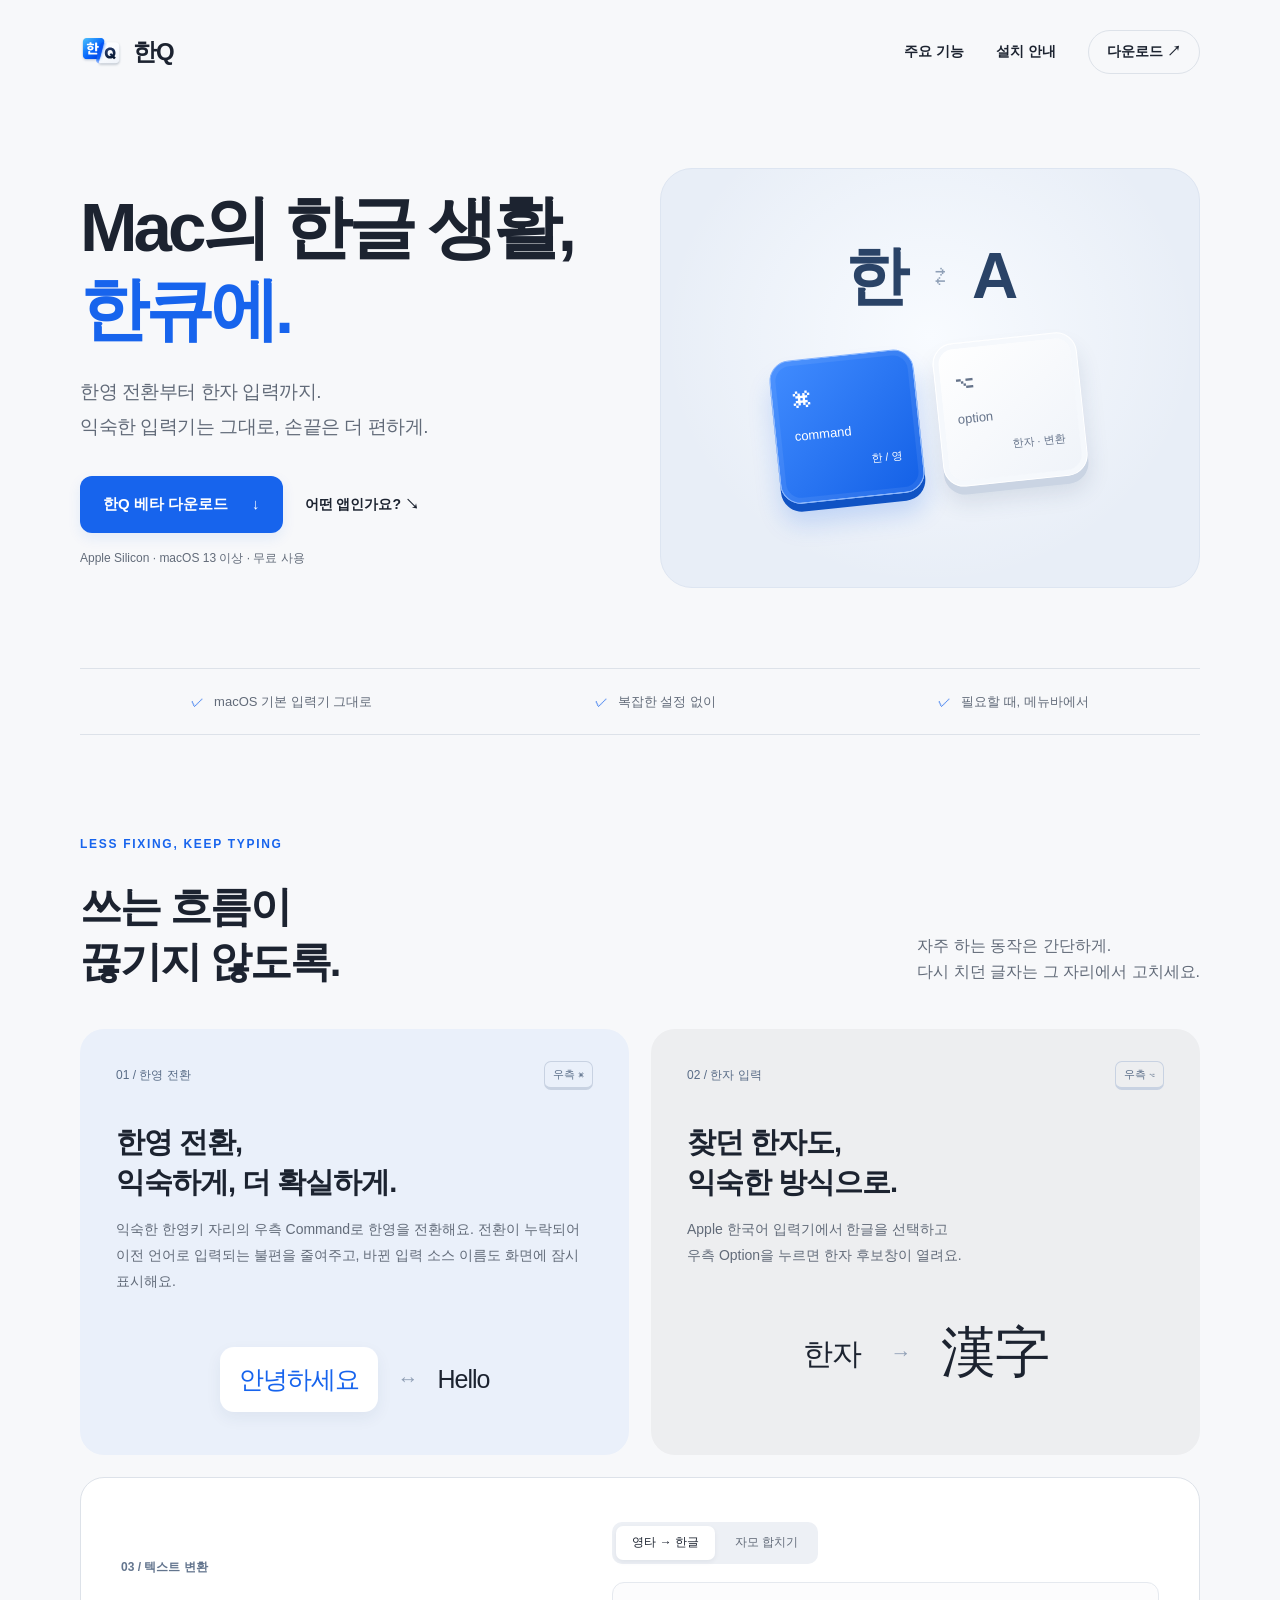
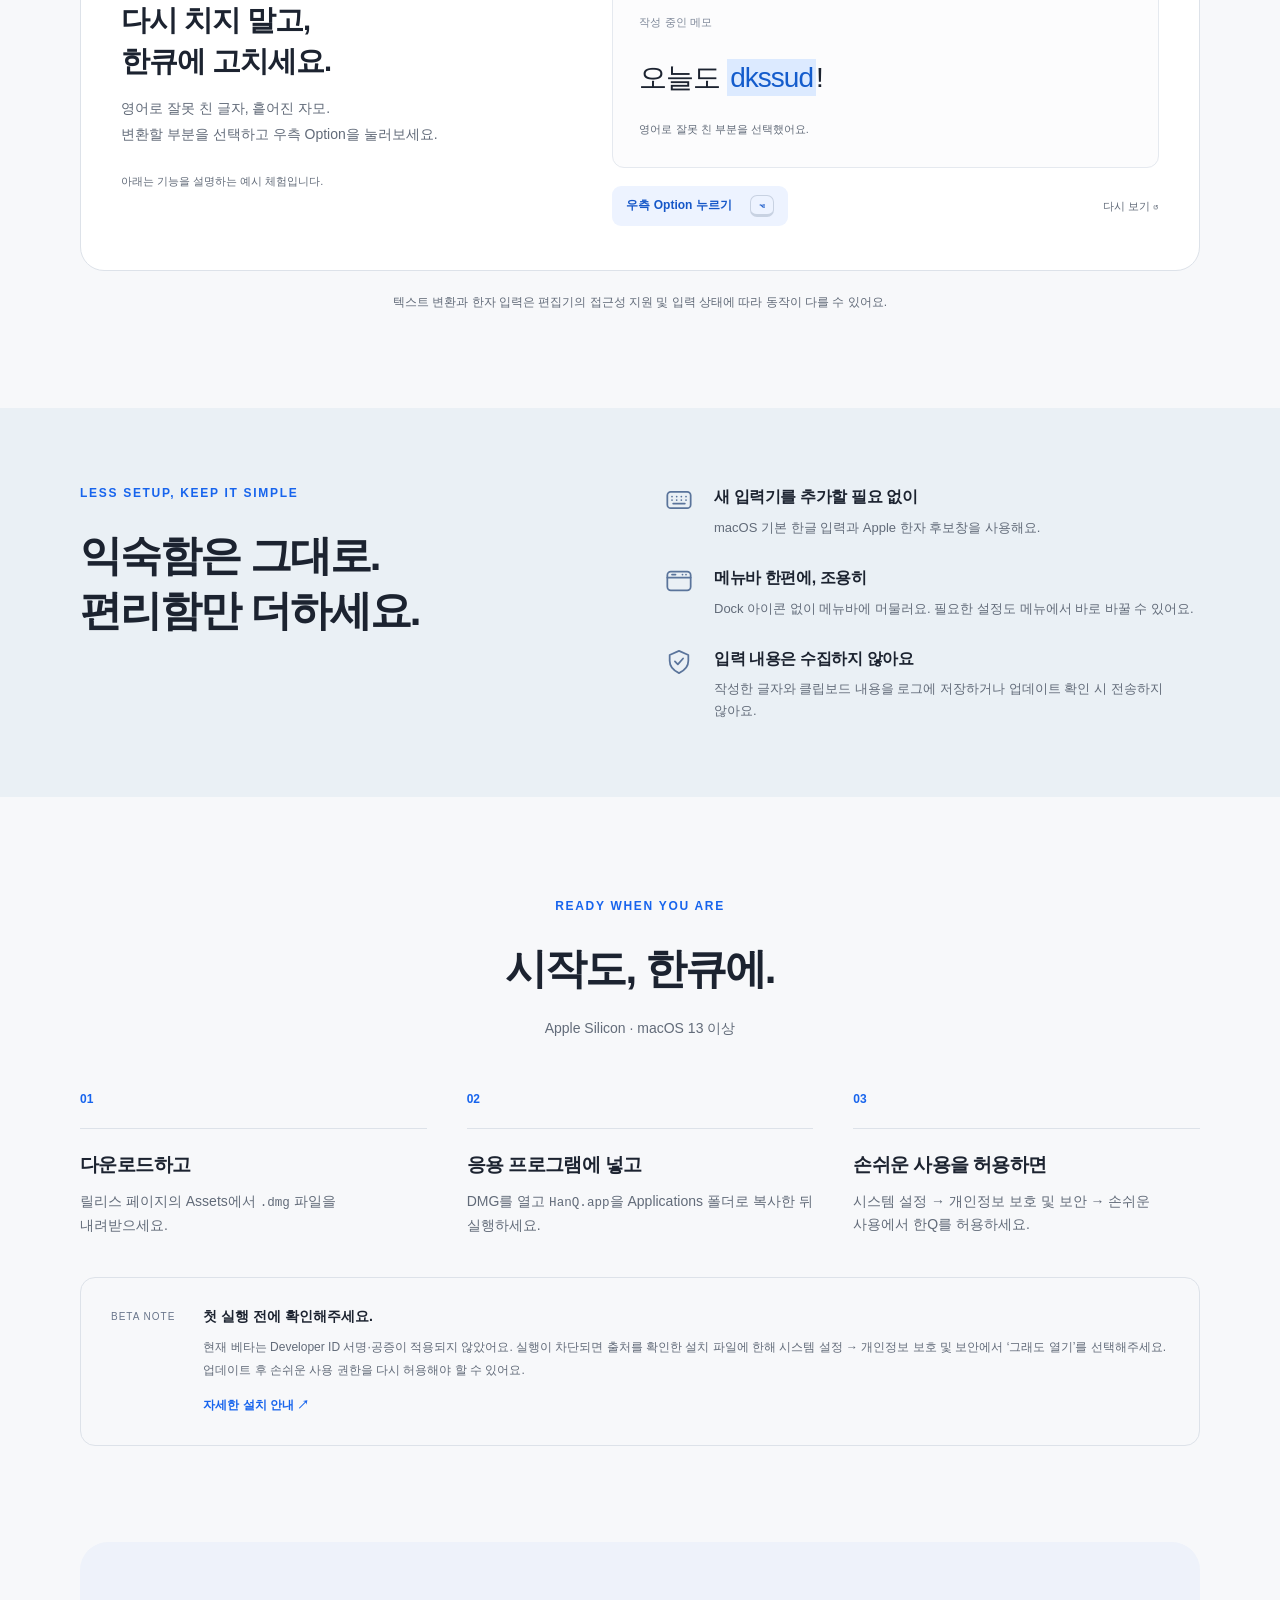
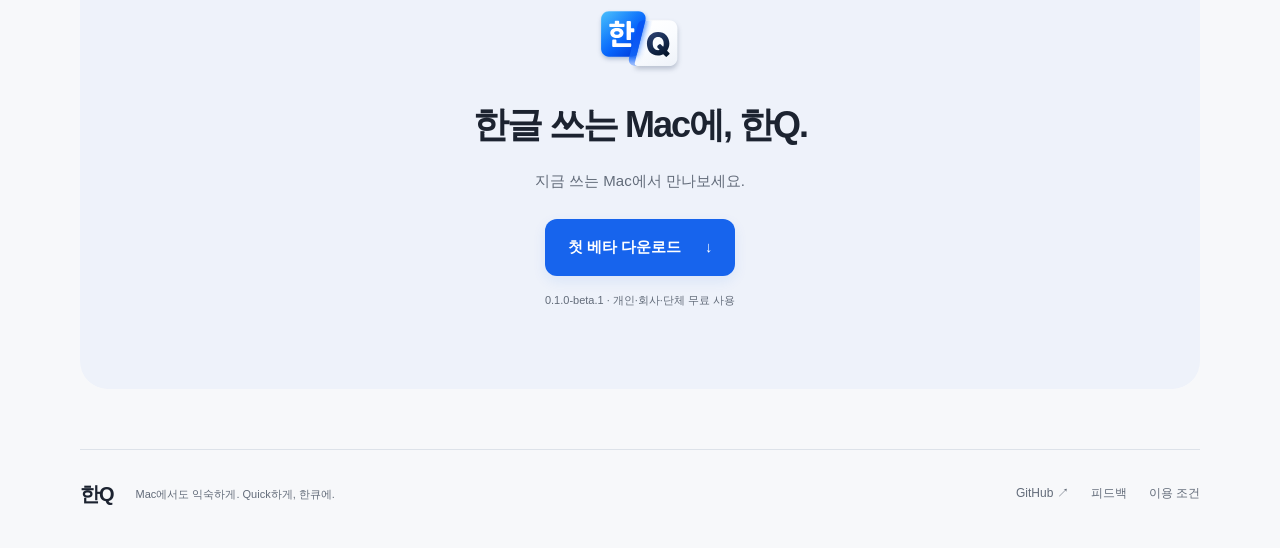
==== updates/site/index.html @ 9f8b348e "feat: add HanQ product website and live license page" ====
<!doctype html>
<html lang="ko">
<head>
  <meta charset="utf-8">
  <meta name="viewport" content="width=device-width, initial-scale=1">
  <meta name="description" content="맥의 한영 전환부터 한자 입력, 잘못 친 영타와 분리된 자모 정리까지. macOS 메뉴바 앱 한Q로 간편하게.">
  <meta name="theme-color" content="#f7f8fa">
  <meta property="og:title" content="한Q — Mac의 한글 생활, 한큐에.">
  <meta property="og:description" content="우측 Command로 한영 전환. 우측 Option으로 한자와 텍스트 변환. 익숙한 macOS 입력기는 그대로.">
  <meta property="og:type" content="website">
  <title>한Q — Mac의 한글 생활, 한큐에.</title>
  <link rel="icon" href="assets/hanq-logo.svg" type="image/svg+xml">
  <link rel="stylesheet" href="styles.css?v=5f82dc9045">
  <link rel="stylesheet" href="header.css">
  <script src="site.js" defer></script>
</head>
<body>
<a class="skip" href="#main">본문으로 이동</a>
<header class="header wrap site-header">
  <a class="brand" href="#" aria-label="한Q 처음으로"><img src="assets/hanq-logo.svg" width="43" height="33" alt=""><span>한Q</span></a>
  <nav aria-label="주 메뉴"><a href="#features">주요 기능</a><a href="#install">설치 안내</a><a class="nav-download" href="https://github.com/jungti1234/hanq/releases/tag/v0.1.0-beta.1">다운로드 <span aria-hidden="true">↗</span></a></nav>
</header>
<main id="main">
  <section class="hero wrap">
    <div class="hero-copy">
      <h1>Mac의 한글 생활,<br><span>한큐에.</span></h1>
      <p class="lead">한영 전환부터 한자 입력까지.<br>익숙한 입력기는 그대로, 손끝은 더 편하게.</p>
      <div class="actions"><a class="button primary" href="https://github.com/jungti1234/hanq/releases/tag/v0.1.0-beta.1">한Q 베타 다운로드 <span aria-hidden="true">↓</span></a><a class="text-link" href="#features">어떤 앱인가요? <span aria-hidden="true">↘</span></a></div>
      <p class="requirements">Apple Silicon · macOS 13 이상 · 무료 사용</p>
    </div>
    <div class="hero-art" aria-label="우측 Command로 한영 전환, 우측 Option으로 한자와 텍스트 변환">
      <div class="language"><span>한</span><span class="swap" aria-hidden="true">⇄</span><span>A</span></div>
      <div class="keys"><div class="key command"><span class="symbol">⌘</span><span>command</span><small>한 / 영</small></div><div class="key option"><span class="symbol">⌥</span><span>option</span><small>한자 · 변환</small></div></div>
    </div>
  </section>
  <div class="principles wrap"><span>macOS 기본 입력기 그대로</span><span>복잡한 설정 없이</span><span>필요할 때, 메뉴바에서</span></div>
  <section class="features wrap section" id="features">
    <div class="section-heading"><p class="eyebrow">LESS FIXING, KEEP TYPING</p><h2>쓰는 흐름이<br>끊기지 않도록.</h2><p>자주 하는 동작은 간단하게.<br>다시 치던 글자는 그 자리에서 고치세요.</p></div>
    <div class="feature-grid">
      <article class="feature switching"><div class="feature-label"><span>01 / 한영 전환</span><kbd>우측 ⌘</kbd></div><h3>한영 전환,<br>익숙하게, 더 확실하게.</h3><p>익숙한 한영키 자리의 우측 Command로 한영을 전환해요. 전환이 누락되어 이전 언어로 입력되는 불편을 줄여주고, 바뀐 입력 소스 이름도 화면에 잠시 표시해요.</p><div class="switch-demo" aria-hidden="true"><span>안녕하세요</span><span>↔</span><span>Hello</span></div></article>
      <article class="feature hanja"><div class="feature-label"><span>02 / 한자 입력</span><kbd>우측 ⌥</kbd></div><h3>찾던 한자도,<br>익숙한 방식으로.</h3><p>Apple 한국어 입력기에서 한글을 선택하고<br>우측 Option을 누르면 한자 후보창이 열려요.</p><div class="hanja-demo" aria-hidden="true"><span>한자</span><span>→</span><strong>漢字</strong></div></article>
    </div>
    <article class="playground"><div class="playground-copy"><p class="eyebrow">03 / 텍스트 변환</p><h3>다시 치지 말고,<br>한큐에 고치세요.</h3><p>영어로 잘못 친 글자, 흩어진 자모.<br>변환할 부분을 선택하고 우측 Option을 눌러보세요.</p><p class="fine">아래는 기능을 설명하는 예시 체험입니다.</p></div><div class="demo"><div class="demo-tabs" role="group" aria-label="변환 예시 선택"><button type="button" data-mode="english" aria-pressed="true">영타 → 한글</button><button type="button" data-mode="jamo" aria-pressed="false">자모 합치기</button></div><div class="demo-paper"><span class="paper-label">작성 중인 메모</span><p id="demo-text" aria-live="polite">오늘도 <mark>dkssud</mark>!</p><span id="demo-caption">영어로 잘못 친 부분을 선택했어요.</span></div><div class="demo-controls"><button class="demo-trigger" id="convert" type="button">우측 Option 누르기 <kbd>⌥</kbd></button><button class="reset" id="reset" type="button">다시 보기 ↺</button></div></div></article>
    <p class="feature-note">텍스트 변환과 한자 입력은 편집기의 접근성 지원 및 입력 상태에 따라 동작이 다를 수 있어요.</p>
  </section>
  <section class="quiet-section"><div class="wrap quiet-inner"><div><p class="eyebrow">LESS SETUP, KEEP IT SIMPLE</p><h2>익숙함은 그대로.<br>편리함만 더하세요.</h2></div><div class="quiet-items"><div><span class="feature-icon"><svg viewBox="0 0 24 24" width="28" height="28" fill="none" stroke="currentColor" stroke-width="1.5" stroke-linecap="round" stroke-linejoin="round" aria-hidden="true" focusable="false"><rect x="2" y="5" width="20" height="14" rx="3"/><path d="M6 9h.01M10 9h.01M14 9h.01M18 9h.01M6 12h.01M10 12h.01M14 12h.01M18 12h.01M7 15h10"/></svg></span><div><h3>새 입력기를 추가할 필요 없이</h3><p>macOS 기본 한글 입력과 Apple 한자 후보창을 사용해요.</p></div></div><div><span class="feature-icon"><svg viewBox="0 0 24 24" width="28" height="28" fill="none" stroke="currentColor" stroke-width="1.5" stroke-linecap="round" stroke-linejoin="round" aria-hidden="true" focusable="false"><rect x="2" y="4" width="20" height="16" rx="3"/><path d="M2 9h20M15 6.5h.01M18 6.5h.01"/><path d="M6 6.5h3"/></svg></span><div><h3>메뉴바 한편에, 조용히</h3><p>Dock 아이콘 없이 메뉴바에 머물러요. 필요한 설정도 메뉴에서 바로 바꿀 수 있어요.</p></div></div><div><span class="feature-icon"><svg viewBox="0 0 24 24" width="28" height="28" fill="none" stroke="currentColor" stroke-width="1.5" stroke-linecap="round" stroke-linejoin="round" aria-hidden="true" focusable="false"><path d="M12 2.5 20 6v5c0 5-3.5 8.5-8 10.5C7.5 19.5 4 16 4 11V6l8-3.5Z"/><path d="m8.5 11.5 2.5 2.5 4.5-5"/></svg></span><div><h3>입력 내용은 수집하지 않아요</h3><p>작성한 글자와 클립보드 내용을 로그에 저장하거나 업데이트 확인 시 전송하지 않아요.</p></div></div></div></div></section>
  <section class="install wrap section" id="install"><div class="install-heading"><p class="eyebrow">READY WHEN YOU ARE</p><h2>시작도, 한큐에.</h2><p>Apple Silicon · macOS 13 이상</p></div><ol class="steps"><li><span class="step-number">01</span><h3>다운로드하고</h3><p>릴리스 페이지의 Assets에서 <code>.dmg</code> 파일을 내려받으세요.</p></li><li><span class="step-number">02</span><h3>응용 프로그램에 넣고</h3><p>DMG를 열고 <code>HanQ.app</code>을 Applications 폴더로 복사한 뒤 실행하세요.</p></li><li><span class="step-number">03</span><h3>손쉬운 사용을 허용하면</h3><p>시스템 설정 → 개인정보 보호 및 보안 → 손쉬운 사용에서 한Q를 허용하세요.</p></li></ol>
    <aside class="beta-note"><span class="beta-label">BETA NOTE</span><div><h3>첫 실행 전에 확인해주세요.</h3><p>현재 베타는 Developer ID 서명·공증이 적용되지 않았어요. 실행이 차단되면 출처를 확인한 설치 파일에 한해 시스템 설정 → 개인정보 보호 및 보안에서 ‘그래도 열기’를 선택해주세요. 업데이트 후 손쉬운 사용 권한을 다시 허용해야 할 수 있어요.</p><a href="https://github.com/jungti1234/hanq#시작하기">자세한 설치 안내 <span aria-hidden="true">↗</span></a></div></aside>
  </section>
  <section class="closing wrap"><img src="assets/hanq-logo.svg" alt="" width="90" height="69"><h2>한글 쓰는 Mac에, 한Q.</h2><p>지금 쓰는 Mac에서 만나보세요.</p><a class="button primary" href="https://github.com/jungti1234/hanq/releases/tag/v0.1.0-beta.1">첫 베타 다운로드 <span aria-hidden="true">↓</span></a><span class="release-label">0.1.0-beta.1 · 개인·회사·단체 무료 사용</span></section>
</main>
<footer class="footer wrap"><a class="brand" href="#">한Q <span>Mac에서도 익숙하게. Quick하게, 한큐에.</span></a><div><a href="https://github.com/jungti1234/hanq">GitHub ↗</a><a href="https://docs.google.com/forms/d/e/1FAIpQLSd3EFa87qLHv1aYG0STEYZSD_RAjnAQAhTeQgSe3d-IEiNYyA/viewform" target="_blank" rel="noopener noreferrer" aria-label="피드백 (새 탭에서 열기)">피드백</a><a href="terms.html">이용 조건</a></div></footer>
</body>
</html>
---- updates/site/styles.css ----
:root{--bg:#f7f8fa;--ink:#1c2330;--muted:#626b79;--blue:#1764ed;--line:#dde2e9;--radius:24px}*{box-sizing:border-box}html{scroll-behavior:smooth;scroll-padding-top:30px}body{margin:0;background:var(--bg);color:var(--ink);font-family:-apple-system,BlinkMacSystemFont,"Apple SD Gothic Neo","Noto Sans KR",sans-serif;word-break:keep-all;line-height:1.65;-webkit-font-smoothing:antialiased}a{color:inherit;text-decoration:none}button{font:inherit;cursor:pointer}a,button{-webkit-tap-highlight-color:transparent}a:focus-visible,button:focus-visible{outline:3px solid var(--blue);outline-offset:5px}button:disabled{cursor:default}.wrap{width:min(1120px,calc(100% - 64px));margin:auto}.header{height:104px;display:flex;align-items:center;justify-content:space-between}.brand{display:flex;align-items:center;gap:10px;font-size:24px;font-weight:800;letter-spacing:-1px}.brand img{object-fit:contain}.header nav{display:flex;gap:32px;align-items:center;font-size:14px;font-weight:600}.header nav a:hover,.text-link:hover{color:var(--blue)}.nav-download{border:1px solid var(--line);border-radius:99px;padding:9px 18px}.hero{display:grid;grid-template-columns:1fr 1fr;gap:40px;align-items:center;padding-top:64px;padding-bottom:80px}.eyebrow{font-size:12px;font-weight:650;letter-spacing:1.7px;display:flex;align-items:center;gap:9px;margin:0 0 25px}.hero .eyebrow{letter-spacing:.2px;color:#48596e}.dot{width:7px;height:7px;border-radius:50%;background:var(--blue)}h1,h2,h3,p{margin-top:0}h1{font-size:clamp(48px,5.4vw,72px);line-height:1.18;letter-spacing:-4px;margin-bottom:24px;font-weight:750}h1 span{color:var(--blue)}.lead{font-size:19px;line-height:1.85;color:var(--muted);letter-spacing:-.5px;margin-bottom:32px}.actions{display:flex;gap:22px;align-items:center}.button{display:inline-flex;align-items:center;justify-content:center;gap:24px;border-radius:12px;padding:16px 23px;font-size:15px;font-weight:650;transition:background .2s,transform .2s}.primary{background:var(--blue);color:white;box-shadow:0 5px 14px #1764ed17}.primary:hover{background:#0a50ce;transform:translateY(-2px)}.text-link{font-size:14px;font-weight:600}.requirements{font-size:12px;color:var(--muted);margin:16px 0 0}.hero-art{background:#e8eef7;border:1px solid #dde5f1;border-radius:32px;padding:24px 28px;min-height:420px;position:relative;overflow:hidden;background-image:radial-gradient(ellipse at 50% 40%,#f8fbff 0%,transparent 70%)}.art-top,.art-bottom{display:flex;align-items:center;justify-content:space-between;font-size:10px;letter-spacing:1.2px;color:#63758e}.art-top>span:last-child{font-size:21px}.language{display:flex;align-items:center;justify-content:center;gap:28px;font-weight:700;font-size:64px;line-height:1;padding:32px 0 38px;color:#2a4367;letter-spacing:-3px}.language .swap{font-size:25px;color:#8e9fb6;font-weight:400}.keys{display:flex;justify-content:center;gap:19px;padding-bottom:38px;transform:rotate(-6deg)}.key{width:145px;height:144px;background:linear-gradient(140deg,#fff,#eff3f9);border:1px solid #fff;box-shadow:0 8px 0 #cad4e3,0 16px 22px #243f6a20,inset 0 0 0 5px #f5f8fc;border-radius:21px;padding:15px 19px;display:flex;flex-direction:column;align-items:flex-start;font-size:13px;color:#65738a}.key .symbol{font-size:38px;line-height:1.2;margin-bottom:4px}.key small{align-self:flex-end;font-size:11px;margin-top:10px}.key.command{color:white;background:linear-gradient(135deg,#418cff,#1360e6);box-shadow:0 8px 0 #1053c4,0 20px 24px #1764ed35,inset 0 0 0 5px #ffffff12;border-color:#84b3ff}.art-bottom{letter-spacing:0;font-size:12px}.pill{background:#ffffff9e;border-radius:20px;padding:4px 13px;font-weight:700;color:#3c5c84}.principles{border-top:1px solid var(--line);border-bottom:1px solid var(--line);display:flex;justify-content:space-around;padding:22px 0;color:var(--muted);font-size:13px}.principles span:before{content:'✓';color:var(--blue);margin-right:10px}.section{padding-top:100px;padding-bottom:96px}.section-heading{position:relative;margin-bottom:40px}.section-heading .eyebrow,.install .eyebrow,.quiet-section .eyebrow{color:var(--blue)}h2{font-size:42px;line-height:1.3;letter-spacing:-2px;font-weight:700;margin-bottom:20px}.section-heading>p:last-child{position:absolute;right:0;bottom:0;color:var(--muted);font-size:16px;margin-bottom:4px}.feature-grid{display:grid;grid-template-columns:1fr 1fr;gap:22px}.feature{border-radius:var(--radius);padding:32px 36px 26px;overflow:hidden}.switching{background:#eaf0fa}.hanja{background:#edeef0}.feature-label{display:flex;align-items:center;justify-content:space-between;font-size:12px;color:#596c87;margin-bottom:32px}kbd{font:inherit;border:1px solid #c8d2e2;border-bottom-width:3px;border-radius:7px;padding:3px 8px;font-size:11px;white-space:nowrap}.feature h3,.playground h3{font-size:29px;line-height:1.4;letter-spacing:-1px;margin-bottom:14px}.feature p,.playground p{font-size:14px;color:var(--muted);line-height:1.85}.switch-demo,.hanja-demo{margin-top:35px;display:flex;gap:20px;align-items:center;justify-content:center;min-height:100px;font-size:25px;letter-spacing:-1px}.switch-demo span:first-child{color:var(--blue);background:#fff;padding:12px 19px;border-radius:14px;box-shadow:0 6px 16px #233d6210}.switch-demo span:nth-child(2),.hanja-demo span:nth-child(2){color:#91a0b6;font-size:21px}.hanja-demo{font-size:30px;gap:30px}.hanja-demo strong{font-family:serif;font-size:55px;font-weight:500}.playground{margin-top:22px;background:white;border:1px solid var(--line);border-radius:var(--radius);padding:44px 40px;display:grid;grid-template-columns:1fr 1.2fr;gap:36px;align-items:center}.playground .eyebrow{font-size:12px;color:#63758e;letter-spacing:0;margin-bottom:22px}.playground .fine{font-size:11px;margin:24px 0 0}.demo-tabs{display:flex;gap:4px;background:#edf0f5;border-radius:10px;padding:4px;width:fit-content;margin-bottom:18px}.demo-tabs button{border:0;background:transparent;border-radius:7px;padding:7px 16px;font-size:12px;color:#626b79}.demo-tabs button[aria-pressed=true]{background:#fff;color:var(--ink);box-shadow:0 2px 5px #14203b10}.demo-paper{padding:25px 26px;border:1px solid #e5e9ef;border-radius:12px;min-height:173px;background:#fcfcfd}.paper-label{font-size:11px;color:#7d8798}.demo-paper p{font-size:28px;color:var(--ink);margin:17px 0 12px;letter-spacing:-1px}.demo-paper mark{background:#dceaff;color:#145ccc;padding:3px}.demo-paper>span:last-child{font-size:11px;color:var(--muted)}.demo-controls{display:flex;align-items:center;justify-content:space-between;gap:10px;margin-top:18px}.demo-trigger{border:0;background:#edf3ff;color:#1557c8;border-radius:9px;padding:10px 14px;font-size:12px;font-weight:600}.demo-trigger kbd{margin-left:15px}.demo-trigger:disabled{color:#52647f;background:#f0f2f6}.reset{border:0;background:none;font-size:11px;color:var(--muted);padding:10px 0}.feature-note{font-size:12px;color:var(--muted);text-align:center;margin:22px 0 0}.quiet-section{background:#eaf0f5;padding:76px 0}.quiet-inner{display:grid;grid-template-columns:1fr 1fr;gap:50px}.quiet-items{display:flex;flex-direction:column;gap:27px}.quiet-items>div{display:flex;gap:19px}.quiet-items>div>span{color:#5a749b;font-size:25px;width:30px;flex-shrink:0}.quiet-items h3{font-size:16px;margin:0 0 6px;letter-spacing:-.4px}.quiet-items p{font-size:13px;color:var(--muted);margin:0}.install-heading{text-align:center}.install-heading .eyebrow{justify-content:center}.install-heading>p:last-child{font-size:14px;color:var(--muted)}.steps{list-style:none;display:grid;grid-template-columns:repeat(3,1fr);gap:40px;padding:0;margin:50px 0 40px}.step-number{color:var(--blue);font-size:12px;font-weight:650;display:block;border-bottom:1px solid var(--line);padding-bottom:18px;margin-bottom:20px}.steps h3{font-size:19px;letter-spacing:-.6px;margin-bottom:10px}.steps p{font-size:14px;color:var(--muted);margin:0}code{font-size:.9em}.beta-note{display:flex;gap:28px;border:1px solid var(--line);border-radius:15px;padding:27px 30px}.beta-label{font-size:10px;letter-spacing:1px;color:#69758b;white-space:nowrap;padding-top:4px}.beta-note h3{font-size:14px;margin:0 0 8px}.beta-note p{font-size:12px;color:var(--muted);line-height:1.9;margin-bottom:10px}.beta-note a{font-size:12px;color:var(--blue);font-weight:600}.closing{text-align:center;padding:65px 24px 80px;background:#eef2fa;border-radius:28px;margin-bottom:60px}.closing img{object-fit:contain;margin-bottom:18px}.closing h2{font-size:36px}.closing p{color:var(--muted);font-size:15px;margin-bottom:25px}.release-label{display:block;color:var(--muted);font-size:11px;margin-top:15px}.footer{border-top:1px solid var(--line);display:flex;justify-content:space-between;align-items:center;padding:28px 0 38px}.footer .brand{font-size:20px}.footer .brand span{font-size:11px;font-weight:400;color:var(--muted);letter-spacing:0;margin-left:12px}.footer>div{display:flex;gap:22px;font-size:12px;color:var(--muted)}.skip{position:absolute;left:20px;top:-100px;background:#fff;padding:12px;z-index:10}.skip:focus{top:15px}@media(max-width:900px){.hero{gap:26px}.hero-art{padding:22px;min-height:380px}.key{width:120px;height:134px}.actions{align-items:flex-start;flex-direction:column;gap:15px}.hero h1{font-size:54px}.feature{padding:27px}.switch-demo{font-size:20px;gap:12px}.playground{padding:32px;gap:25px}.demo-paper p{font-size:24px}}@media(max-width:650px){.wrap{width:calc(100% - 40px)}.header{height:82px}.header nav{gap:16px;font-size:12px}.header nav>a:first-child{display:none}.nav-download{padding:7px 12px}.brand{font-size:22px}.brand img{width:35px}.hero{grid-template-columns:1fr;padding-top:34px;padding-bottom:36px;gap:38px}.hero h1{font-size:54px;letter-spacing:-3px}.lead{font-size:17px;margin-bottom:26px}.eyebrow{font-size:10px}.actions{flex-direction:row;align-items:center;gap:18px}.button{padding:14px 17px;font-size:13px;gap:20px}.text-link{font-size:12px}.hero-art{min-height:355px;border-radius:24px;padding:20px 24px}.language{font-size:54px;padding:25px 0 30px}.keys{padding-bottom:32px}.key{width:128px;height:128px}.key .symbol{font-size:33px}.art-top{font-size:8px}.principles{flex-wrap:wrap;gap:10px 18px;justify-content:flex-start;padding:20px 0;font-size:11px}.principles span:before{margin-right:6px}.section{padding-top:64px;padding-bottom:60px}h2{font-size:34px}.section-heading>p:last-child{position:static;font-size:14px}.section-heading{margin-bottom:28px}.feature-grid,.playground,.quiet-inner{grid-template-columns:1fr}.feature-grid{gap:16px}.feature h3,.playground h3{font-size:27px}.feature{padding:26px}.feature-label{margin-bottom:22px}.switch-demo{font-size:24px;margin-top:22px}.hanja-demo{margin-top:15px}.playground{margin-top:16px;padding:26px 22px;gap:28px}.playground .fine{margin-top:14px}.demo-paper{padding:20px}.demo-paper p{font-size:26px}.demo-controls{gap:8px}.demo-trigger{padding:10px;font-size:11px}.feature-note{font-size:11px;text-align:left}.quiet-section{padding:54px 0}.quiet-inner{gap:23px}.quiet-items{gap:25px}.steps{grid-template-columns:1fr;gap:26px;margin-top:32px}.step-number{padding-bottom:10px;margin-bottom:13px}.steps h3{font-size:19px}.steps p{font-size:13px}.beta-note{padding:23px;gap:13px;flex-direction:column}.closing{padding:45px 20px;margin-bottom:36px}.closing h2{font-size:28px;letter-spacing:-1.5px}.closing p{font-size:13px}.footer{align-items:flex-start;gap:24px;flex-direction:column}.footer .brand span{margin-left:5px}.footer>div{gap:25px}}@media(prefers-reduced-motion:reduce){html{scroll-behavior:auto}*,*:before,*:after{transition:none!important}}

.feature-icon{display:flex;align-items:flex-start;padding-top:2px}.feature-icon svg{display:block;flex-shrink:0}

/* Keep the keyboard illustration and its caption as the focal point. */
.hero-art{display:flex;flex-direction:column;justify-content:center}.hero-art .language{padding-top:16px}.hero-art .art-bottom{justify-content:center}
---- updates/site/header.css ----
/* Shared header geometry keeps the brand anchored across pages. */
header.site-header {
  width: min(1120px, calc(100% - 64px));
  height: 104px;
  margin: 0 auto;
  padding: 0;
  display: flex;
  align-items: center;
  justify-content: space-between;
  gap: 20px;
  font-family: -apple-system, BlinkMacSystemFont, "Apple SD Gothic Neo", "Noto Sans KR", sans-serif;
  line-height: 1.65;
}
.site-header .brand {
  display: flex;
  align-items: center;
  flex-shrink: 0;
  gap: 10px;
  color: #1c2330;
  font-size: 24px;
  font-weight: 800;
  letter-spacing: -1px;
  line-height: 1.65;
  text-decoration: none;
}
.site-header .brand img {
  display: block;
  width: 43px;
  height: 33px;
  object-fit: contain;
}
@media (max-width: 650px) {
  header.site-header { width: calc(100% - 40px); height: 82px; }
  .site-header .brand { font-size: 22px; }
  .site-header .brand img { width: 35px; height: 33px; }
}
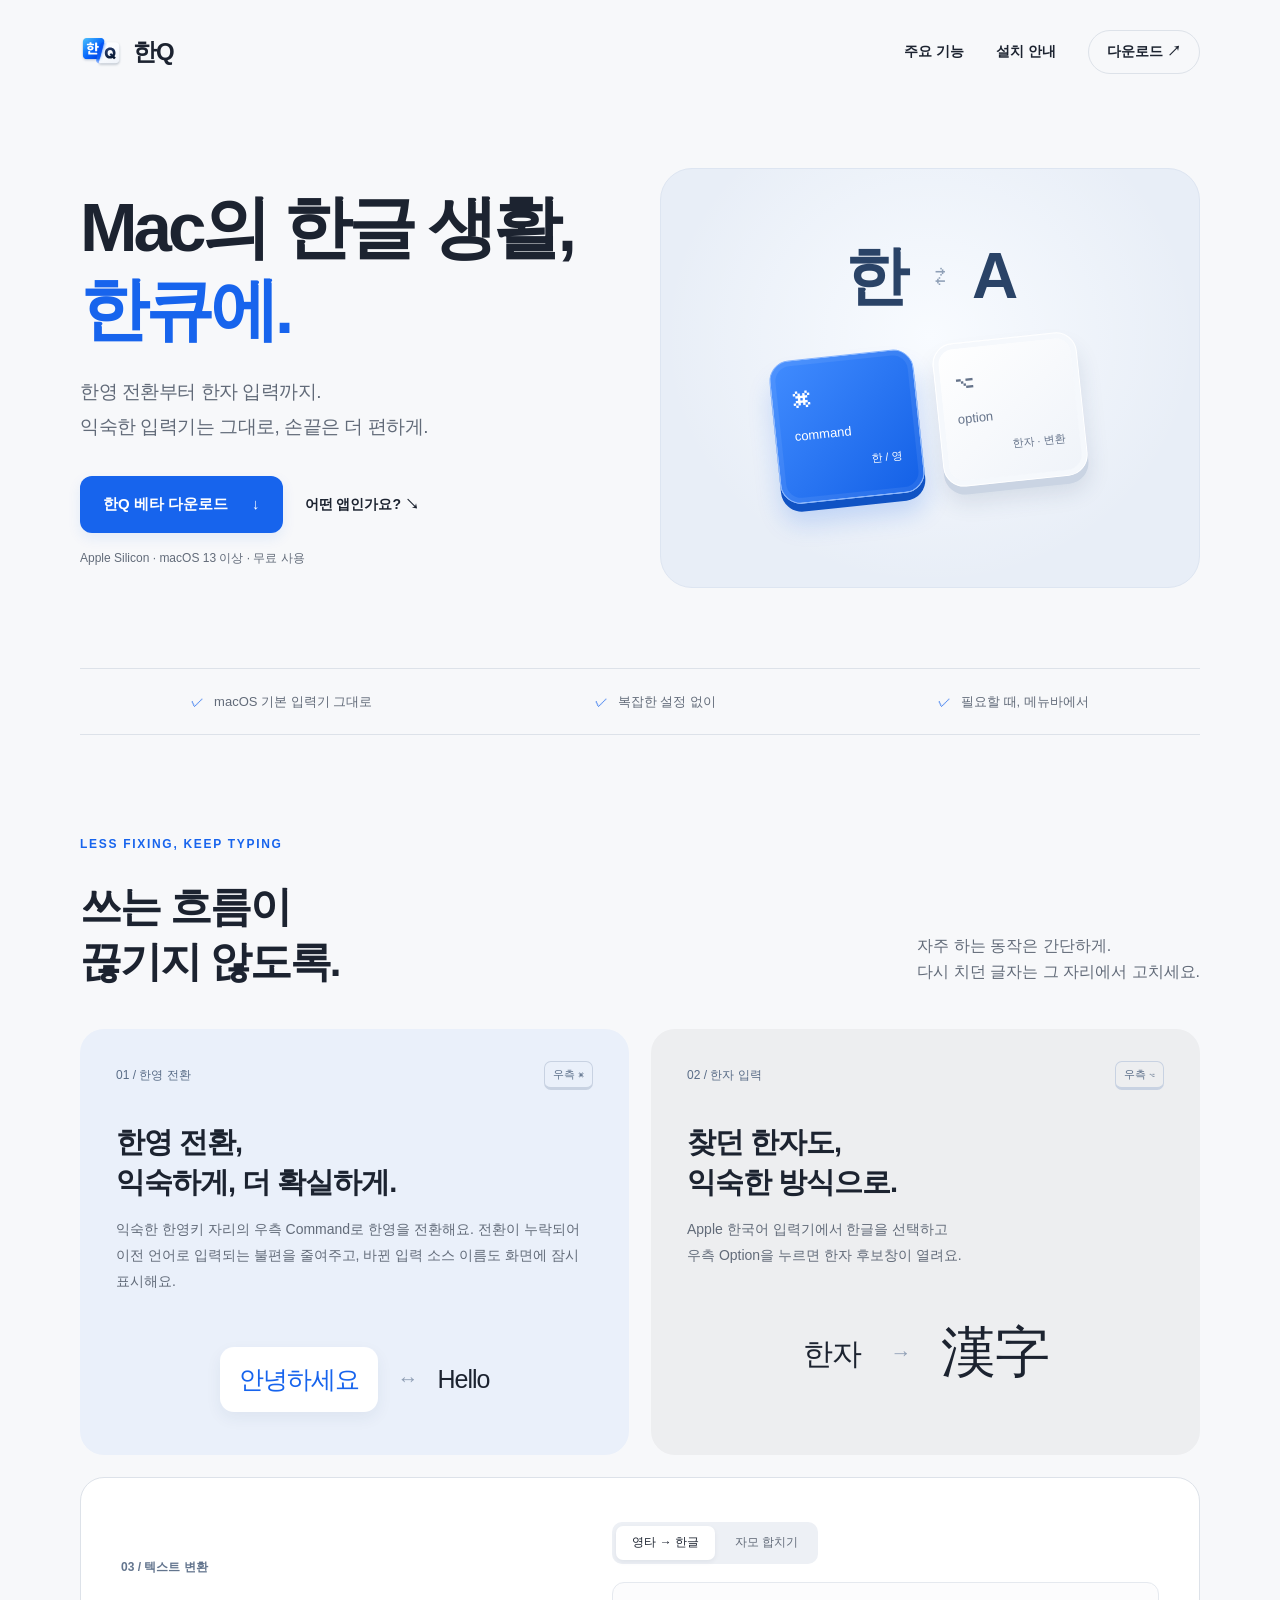
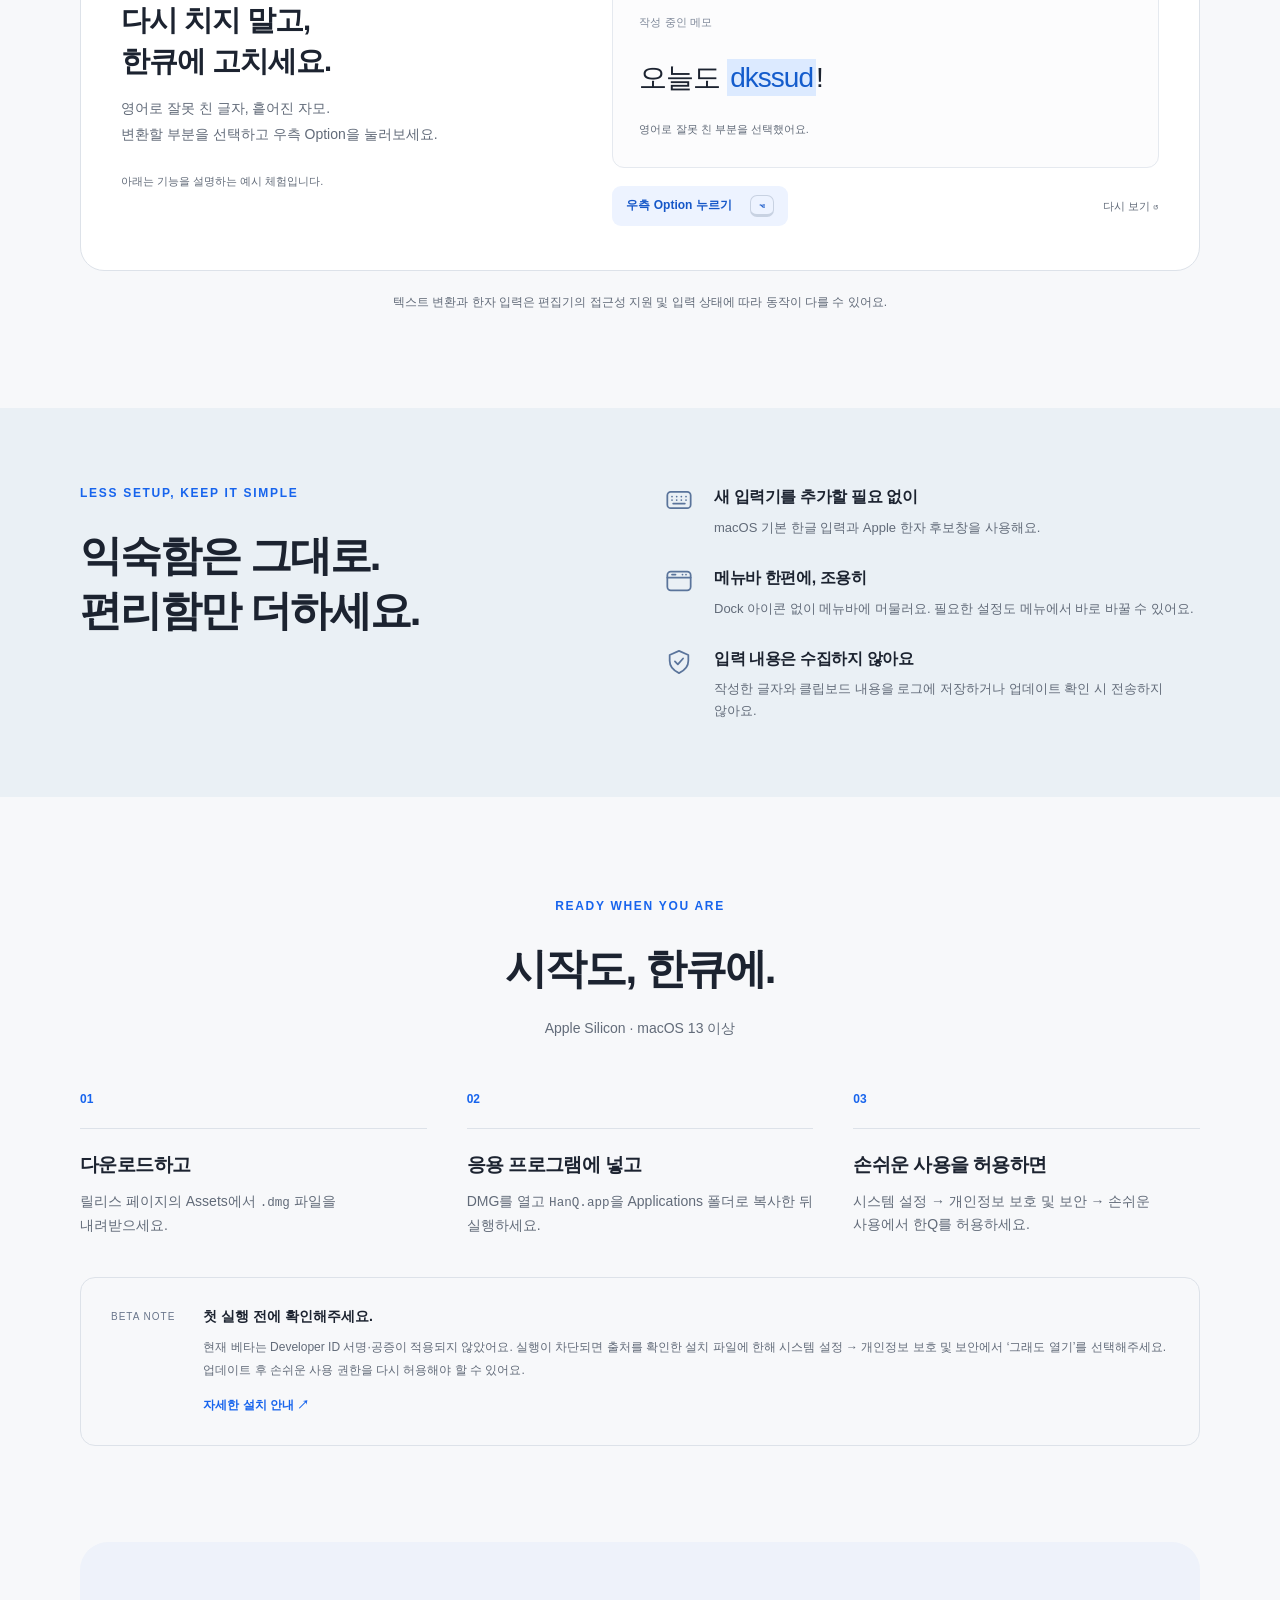
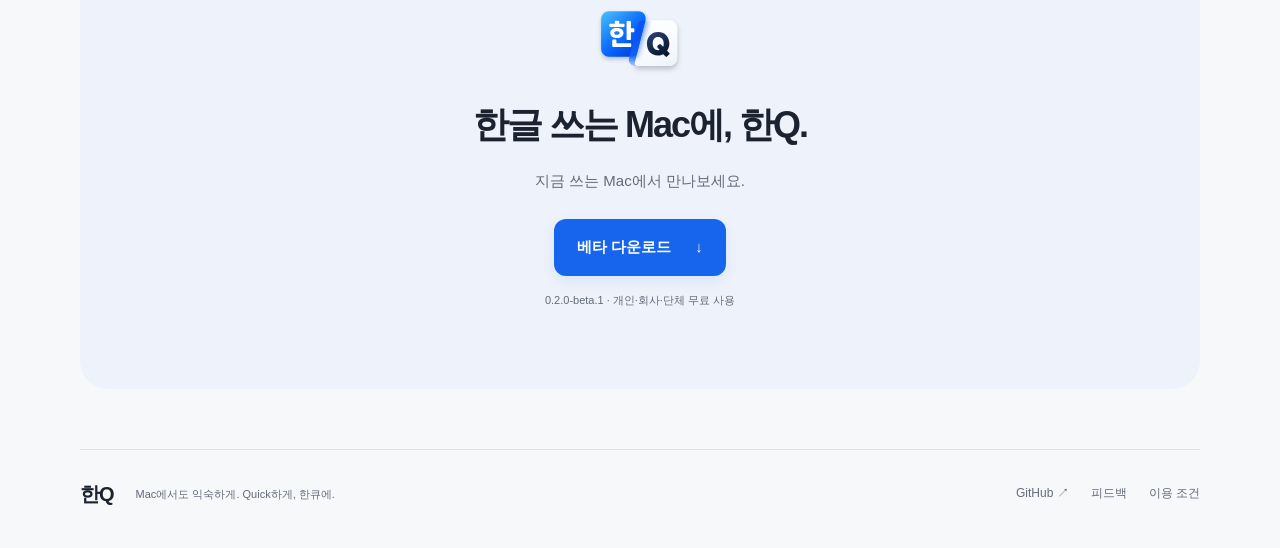
==== commit 66b46e38: "docs: publish 0.2.0 beta download and update information" ====
--- a/updates/site/index.html
+++ b/updates/site/index.html
@@ -6,8 +6,21 @@
   <meta name="description" content="맥의 한영 전환부터 한자 입력, 잘못 친 영타와 분리된 자모 정리까지. macOS 메뉴바 앱 한Q로 간편하게.">
   <meta name="theme-color" content="#f7f8fa">
   <meta property="og:title" content="한Q — Mac의 한글 생활, 한큐에.">
-  <meta property="og:description" content="우측 Command로 한영 전환. 우측 Option으로 한자와 텍스트 변환. 익숙한 macOS 입력기는 그대로.">
+  <meta property="og:description" content="한영 전환부터 한자 입력까지. 익숙한 입력기는 그대로, 더 편하게.">
   <meta property="og:type" content="website">
+  <meta property="og:site_name" content="한Q">
+  <meta property="og:locale" content="ko_KR">
+  <meta property="og:url" content="https://jungti1234.github.io/hanq/">
+  <meta property="og:image" content="https://jungti1234.github.io/hanq/assets/hanq-social-v1.png">
+  <meta property="og:image:type" content="image/png">
+  <meta property="og:image:width" content="1200">
+  <meta property="og:image:height" content="630">
+  <meta property="og:image:alt" content="한Q — Mac의 한글 생활, 한큐에. 한영 전환부터 한자 입력까지.">
+  <meta name="twitter:card" content="summary_large_image">
+  <meta name="twitter:title" content="한Q — Mac의 한글 생활, 한큐에.">
+  <meta name="twitter:description" content="한영 전환부터 한자 입력까지. 익숙한 입력기는 그대로, 더 편하게.">
+  <meta name="twitter:image" content="https://jungti1234.github.io/hanq/assets/hanq-social-v1.png">
+  <link rel="canonical" href="https://jungti1234.github.io/hanq/">
   <title>한Q — Mac의 한글 생활, 한큐에.</title>
   <link rel="icon" href="assets/hanq-logo.svg" type="image/svg+xml">
   <link rel="stylesheet" href="styles.css?v=5f82dc9045">
@@ -18,14 +31,14 @@
 <a class="skip" href="#main">본문으로 이동</a>
 <header class="header wrap site-header">
   <a class="brand" href="#" aria-label="한Q 처음으로"><img src="assets/hanq-logo.svg" width="43" height="33" alt=""><span>한Q</span></a>
-  <nav aria-label="주 메뉴"><a href="#features">주요 기능</a><a href="#install">설치 안내</a><a class="nav-download" href="https://github.com/jungti1234/hanq/releases/tag/v0.1.0-beta.1">다운로드 <span aria-hidden="true">↗</span></a></nav>
+  <nav aria-label="주 메뉴"><a href="#features">주요 기능</a><a href="#install">설치 안내</a><a class="nav-download" href="https://github.com/jungti1234/hanq/releases/tag/v0.2.0-beta.1">다운로드 <span aria-hidden="true">↗</span></a></nav>
 </header>
 <main id="main">
   <section class="hero wrap">
     <div class="hero-copy">
       <h1>Mac의 한글 생활,<br><span>한큐에.</span></h1>
       <p class="lead">한영 전환부터 한자 입력까지.<br>익숙한 입력기는 그대로, 손끝은 더 편하게.</p>
-      <div class="actions"><a class="button primary" href="https://github.com/jungti1234/hanq/releases/tag/v0.1.0-beta.1">한Q 베타 다운로드 <span aria-hidden="true">↓</span></a><a class="text-link" href="#features">어떤 앱인가요? <span aria-hidden="true">↘</span></a></div>
+      <div class="actions"><a class="button primary" href="https://github.com/jungti1234/hanq/releases/tag/v0.2.0-beta.1">한Q 베타 다운로드 <span aria-hidden="true">↓</span></a><a class="text-link" href="#features">어떤 앱인가요? <span aria-hidden="true">↘</span></a></div>
       <p class="requirements">Apple Silicon · macOS 13 이상 · 무료 사용</p>
     </div>
     <div class="hero-art" aria-label="우측 Command로 한영 전환, 우측 Option으로 한자와 텍스트 변환">
@@ -47,7 +60,7 @@
   <section class="install wrap section" id="install"><div class="install-heading"><p class="eyebrow">READY WHEN YOU ARE</p><h2>시작도, 한큐에.</h2><p>Apple Silicon · macOS 13 이상</p></div><ol class="steps"><li><span class="step-number">01</span><h3>다운로드하고</h3><p>릴리스 페이지의 Assets에서 <code>.dmg</code> 파일을 내려받으세요.</p></li><li><span class="step-number">02</span><h3>응용 프로그램에 넣고</h3><p>DMG를 열고 <code>HanQ.app</code>을 Applications 폴더로 복사한 뒤 실행하세요.</p></li><li><span class="step-number">03</span><h3>손쉬운 사용을 허용하면</h3><p>시스템 설정 → 개인정보 보호 및 보안 → 손쉬운 사용에서 한Q를 허용하세요.</p></li></ol>
     <aside class="beta-note"><span class="beta-label">BETA NOTE</span><div><h3>첫 실행 전에 확인해주세요.</h3><p>현재 베타는 Developer ID 서명·공증이 적용되지 않았어요. 실행이 차단되면 출처를 확인한 설치 파일에 한해 시스템 설정 → 개인정보 보호 및 보안에서 ‘그래도 열기’를 선택해주세요. 업데이트 후 손쉬운 사용 권한을 다시 허용해야 할 수 있어요.</p><a href="https://github.com/jungti1234/hanq#시작하기">자세한 설치 안내 <span aria-hidden="true">↗</span></a></div></aside>
   </section>
-  <section class="closing wrap"><img src="assets/hanq-logo.svg" alt="" width="90" height="69"><h2>한글 쓰는 Mac에, 한Q.</h2><p>지금 쓰는 Mac에서 만나보세요.</p><a class="button primary" href="https://github.com/jungti1234/hanq/releases/tag/v0.1.0-beta.1">첫 베타 다운로드 <span aria-hidden="true">↓</span></a><span class="release-label">0.1.0-beta.1 · 개인·회사·단체 무료 사용</span></section>
+  <section class="closing wrap"><img src="assets/hanq-logo.svg" alt="" width="90" height="69"><h2>한글 쓰는 Mac에, 한Q.</h2><p>지금 쓰는 Mac에서 만나보세요.</p><a class="button primary" href="https://github.com/jungti1234/hanq/releases/tag/v0.2.0-beta.1">베타 다운로드 <span aria-hidden="true">↓</span></a><span class="release-label">0.2.0-beta.1 · 개인·회사·단체 무료 사용</span></section>
 </main>
 <footer class="footer wrap"><a class="brand" href="#">한Q <span>Mac에서도 익숙하게. Quick하게, 한큐에.</span></a><div><a href="https://github.com/jungti1234/hanq">GitHub ↗</a><a href="https://docs.google.com/forms/d/e/1FAIpQLSd3EFa87qLHv1aYG0STEYZSD_RAjnAQAhTeQgSe3d-IEiNYyA/viewform" target="_blank" rel="noopener noreferrer" aria-label="피드백 (새 탭에서 열기)">피드백</a><a href="terms.html">이용 조건</a></div></footer>
 </body>
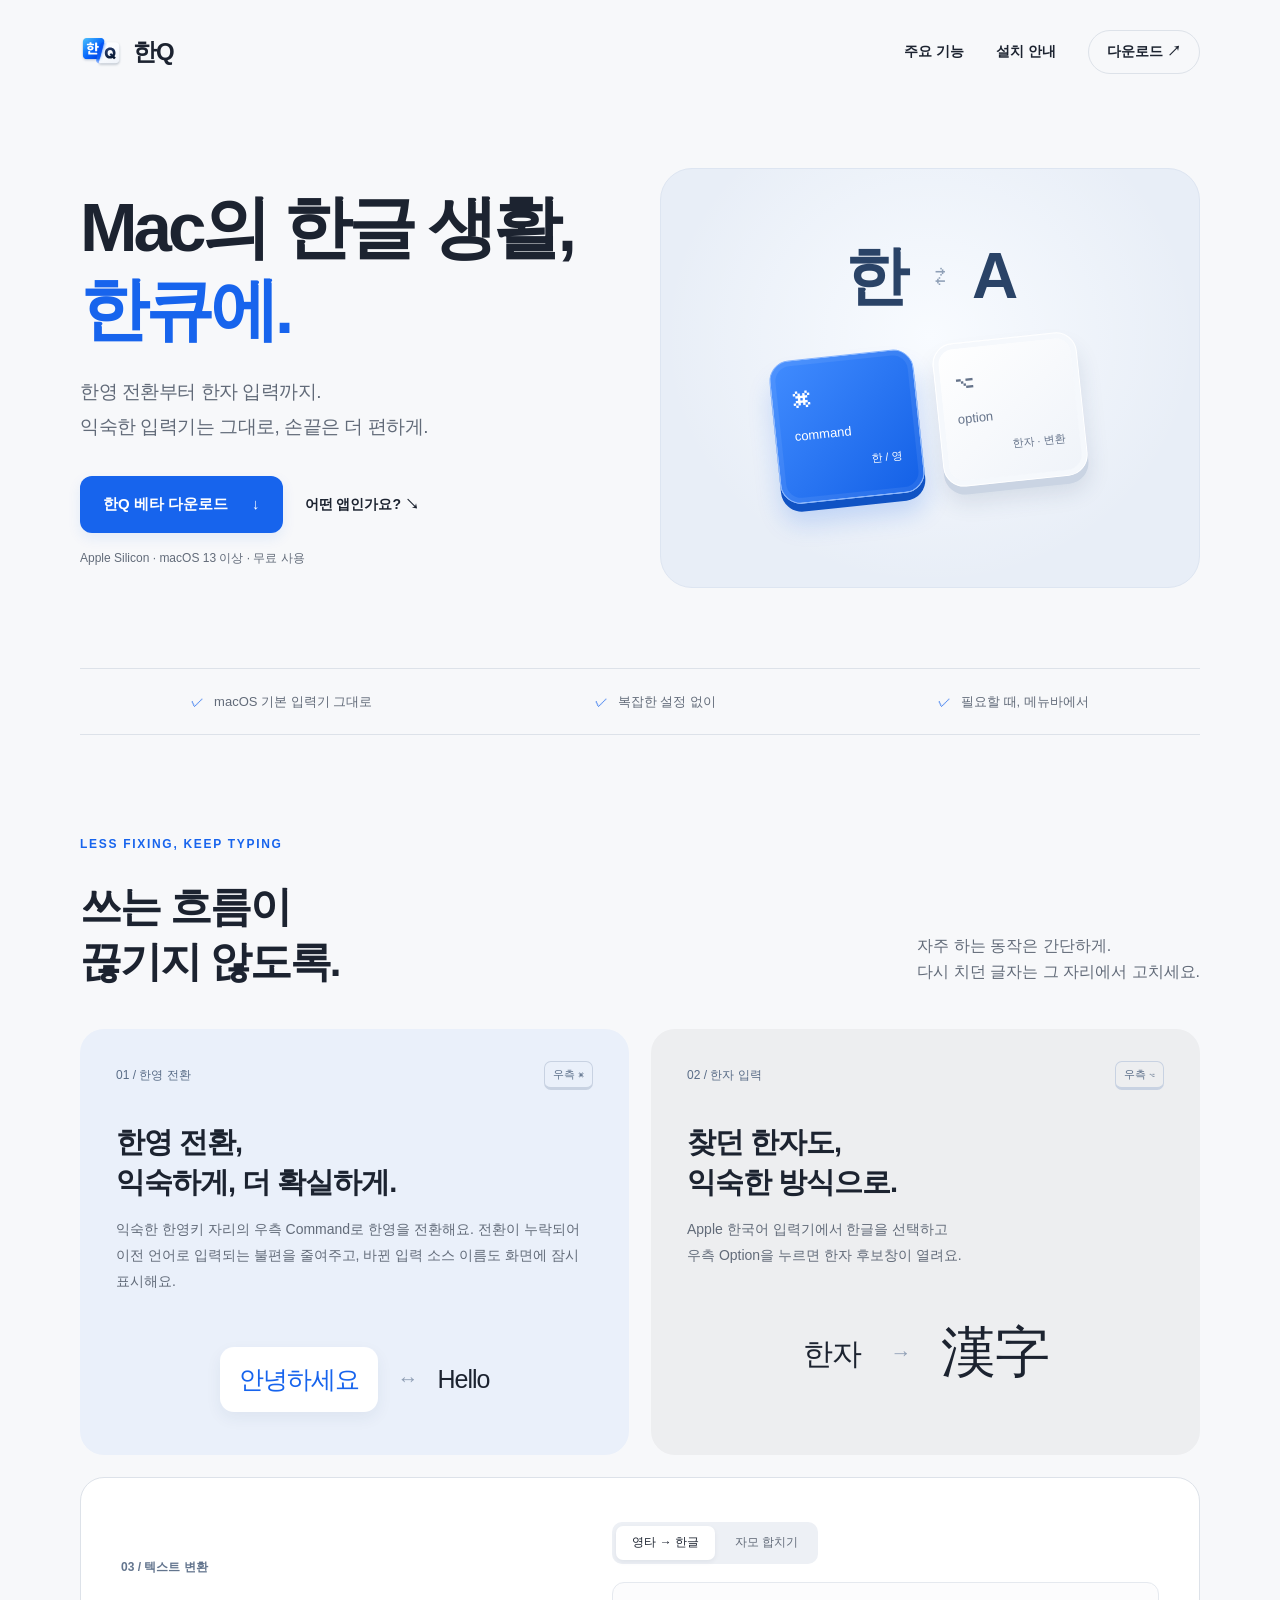
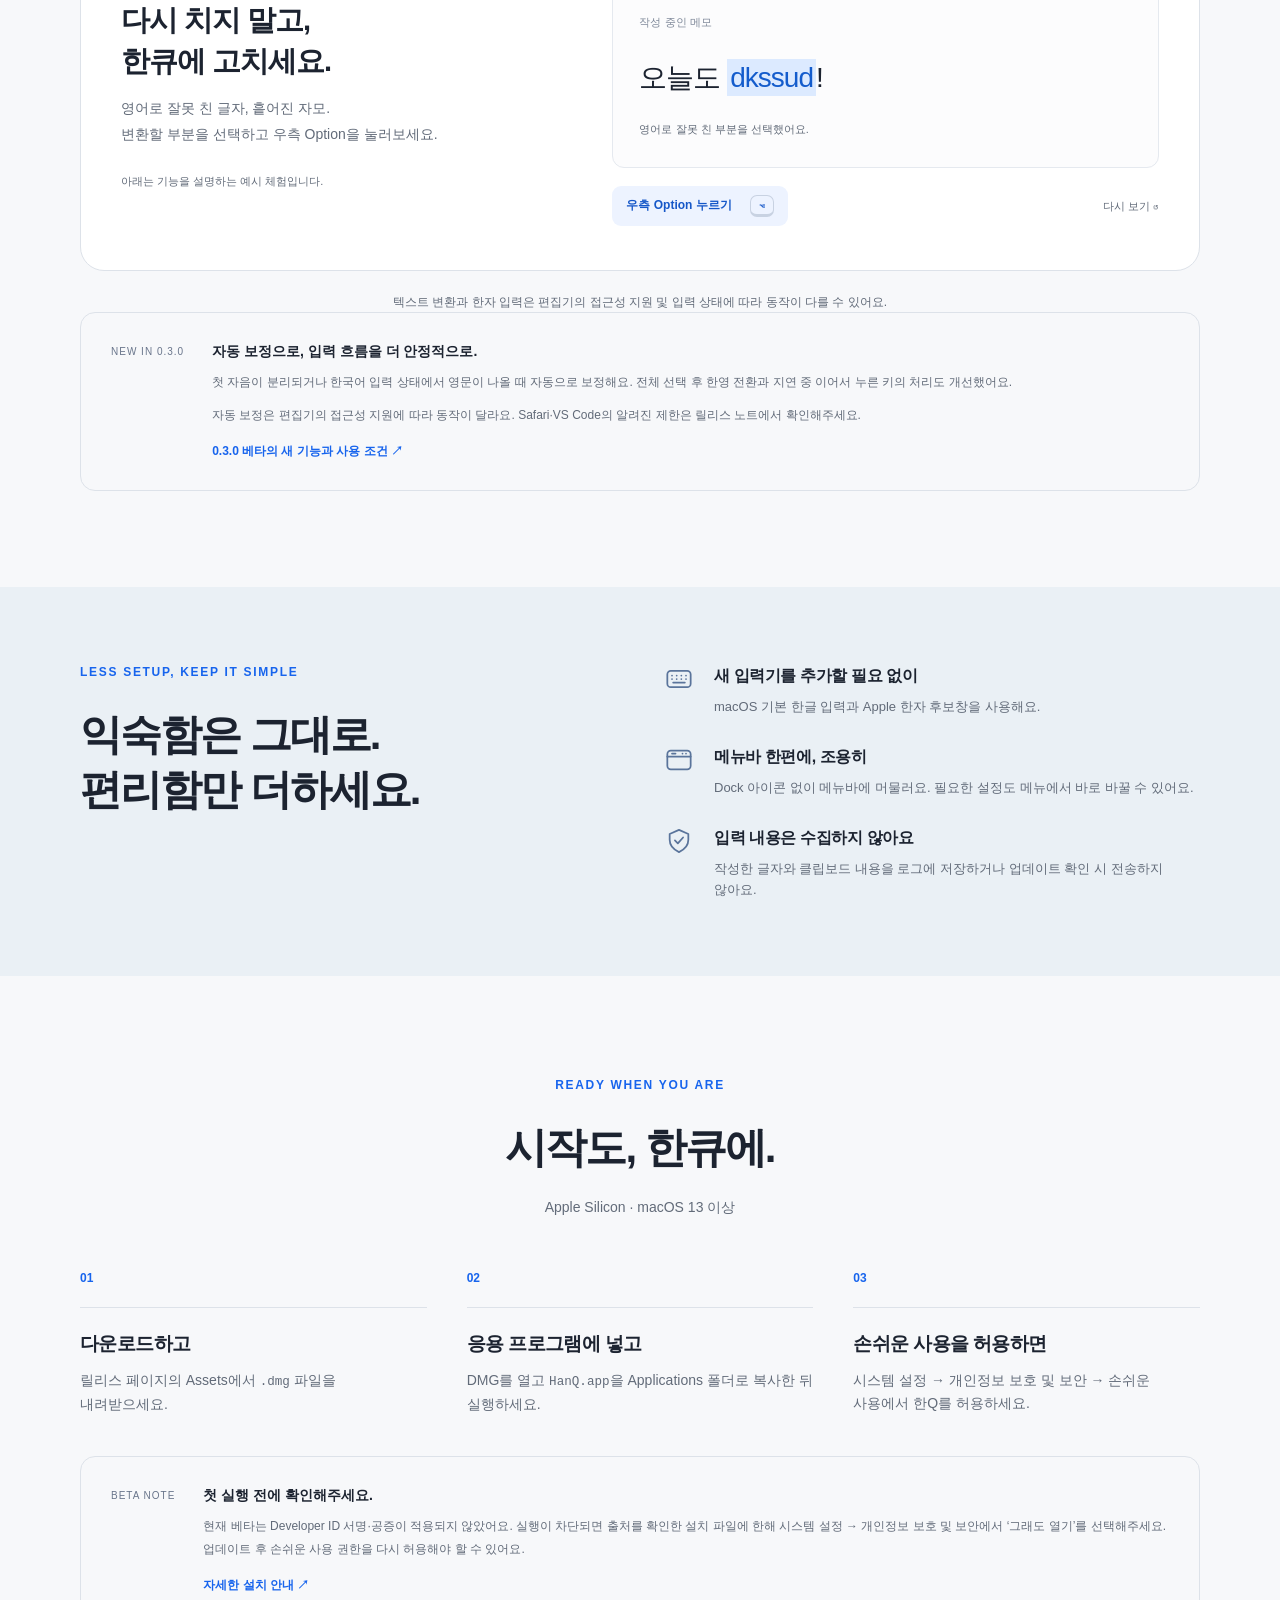
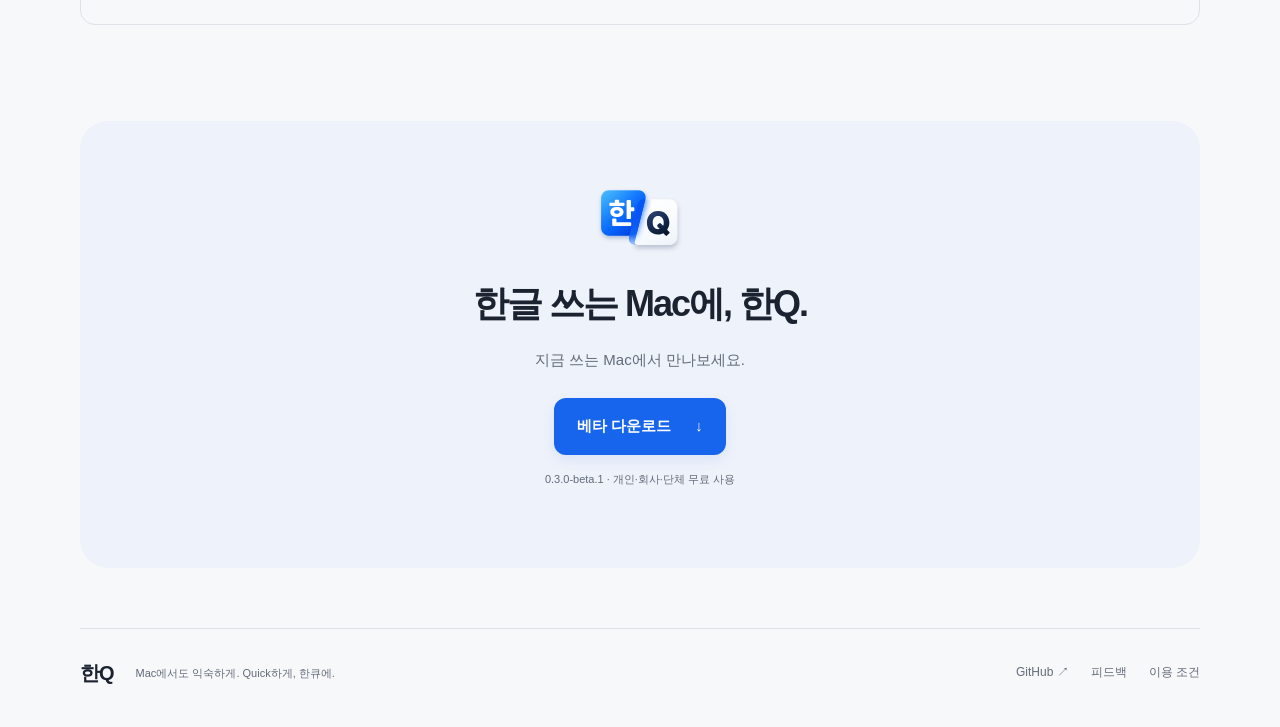
==== commit fd8d3902: "release: record 0.3.0 beta publication and update downloads" ====
--- a/updates/site/index.html
+++ b/updates/site/index.html
@@ -23,7 +23,7 @@
   <link rel="canonical" href="https://jungti1234.github.io/hanq/">
   <title>한Q — Mac의 한글 생활, 한큐에.</title>
   <link rel="icon" href="assets/hanq-logo.svg" type="image/svg+xml">
-  <link rel="stylesheet" href="styles.css?v=5f82dc9045">
+  <link rel="stylesheet" href="styles.css?v=acddeab67f">
   <link rel="stylesheet" href="header.css">
   <script src="site.js" defer></script>
 </head>
@@ -31,14 +31,14 @@
 <a class="skip" href="#main">본문으로 이동</a>
 <header class="header wrap site-header">
   <a class="brand" href="#" aria-label="한Q 처음으로"><img src="assets/hanq-logo.svg" width="43" height="33" alt=""><span>한Q</span></a>
-  <nav aria-label="주 메뉴"><a href="#features">주요 기능</a><a href="#install">설치 안내</a><a class="nav-download" href="https://github.com/jungti1234/hanq/releases/tag/v0.2.0-beta.1">다운로드 <span aria-hidden="true">↗</span></a></nav>
+  <nav aria-label="주 메뉴"><a href="#features">주요 기능</a><a href="#install">설치 안내</a><a class="nav-download" href="https://github.com/jungti1234/hanq/releases/tag/v0.3.0-beta.1">다운로드 <span aria-hidden="true">↗</span></a></nav>
 </header>
 <main id="main">
   <section class="hero wrap">
     <div class="hero-copy">
       <h1>Mac의 한글 생활,<br><span>한큐에.</span></h1>
       <p class="lead">한영 전환부터 한자 입력까지.<br>익숙한 입력기는 그대로, 손끝은 더 편하게.</p>
-      <div class="actions"><a class="button primary" href="https://github.com/jungti1234/hanq/releases/tag/v0.2.0-beta.1">한Q 베타 다운로드 <span aria-hidden="true">↓</span></a><a class="text-link" href="#features">어떤 앱인가요? <span aria-hidden="true">↘</span></a></div>
+      <div class="actions"><a class="button primary" href="https://github.com/jungti1234/hanq/releases/tag/v0.3.0-beta.1">한Q 베타 다운로드 <span aria-hidden="true">↓</span></a><a class="text-link" href="#features">어떤 앱인가요? <span aria-hidden="true">↘</span></a></div>
       <p class="requirements">Apple Silicon · macOS 13 이상 · 무료 사용</p>
     </div>
     <div class="hero-art" aria-label="우측 Command로 한영 전환, 우측 Option으로 한자와 텍스트 변환">
@@ -55,12 +55,13 @@
     </div>
     <article class="playground"><div class="playground-copy"><p class="eyebrow">03 / 텍스트 변환</p><h3>다시 치지 말고,<br>한큐에 고치세요.</h3><p>영어로 잘못 친 글자, 흩어진 자모.<br>변환할 부분을 선택하고 우측 Option을 눌러보세요.</p><p class="fine">아래는 기능을 설명하는 예시 체험입니다.</p></div><div class="demo"><div class="demo-tabs" role="group" aria-label="변환 예시 선택"><button type="button" data-mode="english" aria-pressed="true">영타 → 한글</button><button type="button" data-mode="jamo" aria-pressed="false">자모 합치기</button></div><div class="demo-paper"><span class="paper-label">작성 중인 메모</span><p id="demo-text" aria-live="polite">오늘도 <mark>dkssud</mark>!</p><span id="demo-caption">영어로 잘못 친 부분을 선택했어요.</span></div><div class="demo-controls"><button class="demo-trigger" id="convert" type="button">우측 Option 누르기 <kbd>⌥</kbd></button><button class="reset" id="reset" type="button">다시 보기 ↺</button></div></div></article>
     <p class="feature-note">텍스트 변환과 한자 입력은 편집기의 접근성 지원 및 입력 상태에 따라 동작이 다를 수 있어요.</p>
+    <aside class="beta-note"><span class="beta-label">NEW IN 0.3.0</span><div><h3>자동 보정으로, 입력 흐름을 더 안정적으로.</h3><p>첫 자음이 분리되거나 한국어 입력 상태에서 영문이 나올 때 자동으로 보정해요. 전체 선택 후 한영 전환과 지연 중 이어서 누른 키의 처리도 개선했어요.</p><p>자동 보정은 편집기의 접근성 지원에 따라 동작이 달라요. Safari·VS Code의 알려진 제한은 릴리스 노트에서 확인해주세요.</p><a href="https://github.com/jungti1234/hanq/releases/tag/v0.3.0-beta.1">0.3.0 베타의 새 기능과 사용 조건 <span aria-hidden="true">↗</span></a></div></aside>
   </section>
   <section class="quiet-section"><div class="wrap quiet-inner"><div><p class="eyebrow">LESS SETUP, KEEP IT SIMPLE</p><h2>익숙함은 그대로.<br>편리함만 더하세요.</h2></div><div class="quiet-items"><div><span class="feature-icon"><svg viewBox="0 0 24 24" width="28" height="28" fill="none" stroke="currentColor" stroke-width="1.5" stroke-linecap="round" stroke-linejoin="round" aria-hidden="true" focusable="false"><rect x="2" y="5" width="20" height="14" rx="3"/><path d="M6 9h.01M10 9h.01M14 9h.01M18 9h.01M6 12h.01M10 12h.01M14 12h.01M18 12h.01M7 15h10"/></svg></span><div><h3>새 입력기를 추가할 필요 없이</h3><p>macOS 기본 한글 입력과 Apple 한자 후보창을 사용해요.</p></div></div><div><span class="feature-icon"><svg viewBox="0 0 24 24" width="28" height="28" fill="none" stroke="currentColor" stroke-width="1.5" stroke-linecap="round" stroke-linejoin="round" aria-hidden="true" focusable="false"><rect x="2" y="4" width="20" height="16" rx="3"/><path d="M2 9h20M15 6.5h.01M18 6.5h.01"/><path d="M6 6.5h3"/></svg></span><div><h3>메뉴바 한편에, 조용히</h3><p>Dock 아이콘 없이 메뉴바에 머물러요. 필요한 설정도 메뉴에서 바로 바꿀 수 있어요.</p></div></div><div><span class="feature-icon"><svg viewBox="0 0 24 24" width="28" height="28" fill="none" stroke="currentColor" stroke-width="1.5" stroke-linecap="round" stroke-linejoin="round" aria-hidden="true" focusable="false"><path d="M12 2.5 20 6v5c0 5-3.5 8.5-8 10.5C7.5 19.5 4 16 4 11V6l8-3.5Z"/><path d="m8.5 11.5 2.5 2.5 4.5-5"/></svg></span><div><h3>입력 내용은 수집하지 않아요</h3><p>작성한 글자와 클립보드 내용을 로그에 저장하거나 업데이트 확인 시 전송하지 않아요.</p></div></div></div></div></section>
   <section class="install wrap section" id="install"><div class="install-heading"><p class="eyebrow">READY WHEN YOU ARE</p><h2>시작도, 한큐에.</h2><p>Apple Silicon · macOS 13 이상</p></div><ol class="steps"><li><span class="step-number">01</span><h3>다운로드하고</h3><p>릴리스 페이지의 Assets에서 <code>.dmg</code> 파일을 내려받으세요.</p></li><li><span class="step-number">02</span><h3>응용 프로그램에 넣고</h3><p>DMG를 열고 <code>HanQ.app</code>을 Applications 폴더로 복사한 뒤 실행하세요.</p></li><li><span class="step-number">03</span><h3>손쉬운 사용을 허용하면</h3><p>시스템 설정 → 개인정보 보호 및 보안 → 손쉬운 사용에서 한Q를 허용하세요.</p></li></ol>
     <aside class="beta-note"><span class="beta-label">BETA NOTE</span><div><h3>첫 실행 전에 확인해주세요.</h3><p>현재 베타는 Developer ID 서명·공증이 적용되지 않았어요. 실행이 차단되면 출처를 확인한 설치 파일에 한해 시스템 설정 → 개인정보 보호 및 보안에서 ‘그래도 열기’를 선택해주세요. 업데이트 후 손쉬운 사용 권한을 다시 허용해야 할 수 있어요.</p><a href="https://github.com/jungti1234/hanq#시작하기">자세한 설치 안내 <span aria-hidden="true">↗</span></a></div></aside>
   </section>
-  <section class="closing wrap"><img src="assets/hanq-logo.svg" alt="" width="90" height="69"><h2>한글 쓰는 Mac에, 한Q.</h2><p>지금 쓰는 Mac에서 만나보세요.</p><a class="button primary" href="https://github.com/jungti1234/hanq/releases/tag/v0.2.0-beta.1">베타 다운로드 <span aria-hidden="true">↓</span></a><span class="release-label">0.2.0-beta.1 · 개인·회사·단체 무료 사용</span></section>
+  <section class="closing wrap"><img src="assets/hanq-logo.svg" alt="" width="90" height="69"><h2>한글 쓰는 Mac에, 한Q.</h2><p>지금 쓰는 Mac에서 만나보세요.</p><a class="button primary" href="https://github.com/jungti1234/hanq/releases/tag/v0.3.0-beta.1">베타 다운로드 <span aria-hidden="true">↓</span></a><span class="release-label">0.3.0-beta.1 · 개인·회사·단체 무료 사용</span></section>
 </main>
 <footer class="footer wrap"><a class="brand" href="#">한Q <span>Mac에서도 익숙하게. Quick하게, 한큐에.</span></a><div><a href="https://github.com/jungti1234/hanq">GitHub ↗</a><a href="https://docs.google.com/forms/d/e/1FAIpQLSd3EFa87qLHv1aYG0STEYZSD_RAjnAQAhTeQgSe3d-IEiNYyA/viewform" target="_blank" rel="noopener noreferrer" aria-label="피드백 (새 탭에서 열기)">피드백</a><a href="terms.html">이용 조건</a></div></footer>
 </body>
--- a/updates/site/styles.css
+++ b/updates/site/styles.css
@@ -1,6 +1,6 @@
-:root{--bg:#f7f8fa;--ink:#1c2330;--muted:#626b79;--blue:#1764ed;--line:#dde2e9;--radius:24px}*{box-sizing:border-box}html{scroll-behavior:smooth;scroll-padding-top:30px}body{margin:0;background:var(--bg);color:var(--ink);font-family:-apple-system,BlinkMacSystemFont,"Apple SD Gothic Neo","Noto Sans KR",sans-serif;word-break:keep-all;line-height:1.65;-webkit-font-smoothing:antialiased}a{color:inherit;text-decoration:none}button{font:inherit;cursor:pointer}a,button{-webkit-tap-highlight-color:transparent}a:focus-visible,button:focus-visible{outline:3px solid var(--blue);outline-offset:5px}button:disabled{cursor:default}.wrap{width:min(1120px,calc(100% - 64px));margin:auto}.header{height:104px;display:flex;align-items:center;justify-content:space-between}.brand{display:flex;align-items:center;gap:10px;font-size:24px;font-weight:800;letter-spacing:-1px}.brand img{object-fit:contain}.header nav{display:flex;gap:32px;align-items:center;font-size:14px;font-weight:600}.header nav a:hover,.text-link:hover{color:var(--blue)}.nav-download{border:1px solid var(--line);border-radius:99px;padding:9px 18px}.hero{display:grid;grid-template-columns:1fr 1fr;gap:40px;align-items:center;padding-top:64px;padding-bottom:80px}.eyebrow{font-size:12px;font-weight:650;letter-spacing:1.7px;display:flex;align-items:center;gap:9px;margin:0 0 25px}.hero .eyebrow{letter-spacing:.2px;color:#48596e}.dot{width:7px;height:7px;border-radius:50%;background:var(--blue)}h1,h2,h3,p{margin-top:0}h1{font-size:clamp(48px,5.4vw,72px);line-height:1.18;letter-spacing:-4px;margin-bottom:24px;font-weight:750}h1 span{color:var(--blue)}.lead{font-size:19px;line-height:1.85;color:var(--muted);letter-spacing:-.5px;margin-bottom:32px}.actions{display:flex;gap:22px;align-items:center}.button{display:inline-flex;align-items:center;justify-content:center;gap:24px;border-radius:12px;padding:16px 23px;font-size:15px;font-weight:650;transition:background .2s,transform .2s}.primary{background:var(--blue);color:white;box-shadow:0 5px 14px #1764ed17}.primary:hover{background:#0a50ce;transform:translateY(-2px)}.text-link{font-size:14px;font-weight:600}.requirements{font-size:12px;color:var(--muted);margin:16px 0 0}.hero-art{background:#e8eef7;border:1px solid #dde5f1;border-radius:32px;padding:24px 28px;min-height:420px;position:relative;overflow:hidden;background-image:radial-gradient(ellipse at 50% 40%,#f8fbff 0%,transparent 70%)}.art-top,.art-bottom{display:flex;align-items:center;justify-content:space-between;font-size:10px;letter-spacing:1.2px;color:#63758e}.art-top>span:last-child{font-size:21px}.language{display:flex;align-items:center;justify-content:center;gap:28px;font-weight:700;font-size:64px;line-height:1;padding:32px 0 38px;color:#2a4367;letter-spacing:-3px}.language .swap{font-size:25px;color:#8e9fb6;font-weight:400}.keys{display:flex;justify-content:center;gap:19px;padding-bottom:38px;transform:rotate(-6deg)}.key{width:145px;height:144px;background:linear-gradient(140deg,#fff,#eff3f9);border:1px solid #fff;box-shadow:0 8px 0 #cad4e3,0 16px 22px #243f6a20,inset 0 0 0 5px #f5f8fc;border-radius:21px;padding:15px 19px;display:flex;flex-direction:column;align-items:flex-start;font-size:13px;color:#65738a}.key .symbol{font-size:38px;line-height:1.2;margin-bottom:4px}.key small{align-self:flex-end;font-size:11px;margin-top:10px}.key.command{color:white;background:linear-gradient(135deg,#418cff,#1360e6);box-shadow:0 8px 0 #1053c4,0 20px 24px #1764ed35,inset 0 0 0 5px #ffffff12;border-color:#84b3ff}.art-bottom{letter-spacing:0;font-size:12px}.pill{background:#ffffff9e;border-radius:20px;padding:4px 13px;font-weight:700;color:#3c5c84}.principles{border-top:1px solid var(--line);border-bottom:1px solid var(--line);display:flex;justify-content:space-around;padding:22px 0;color:var(--muted);font-size:13px}.principles span:before{content:'✓';color:var(--blue);margin-right:10px}.section{padding-top:100px;padding-bottom:96px}.section-heading{position:relative;margin-bottom:40px}.section-heading .eyebrow,.install .eyebrow,.quiet-section .eyebrow{color:var(--blue)}h2{font-size:42px;line-height:1.3;letter-spacing:-2px;font-weight:700;margin-bottom:20px}.section-heading>p:last-child{position:absolute;right:0;bottom:0;color:var(--muted);font-size:16px;margin-bottom:4px}.feature-grid{display:grid;grid-template-columns:1fr 1fr;gap:22px}.feature{border-radius:var(--radius);padding:32px 36px 26px;overflow:hidden}.switching{background:#eaf0fa}.hanja{background:#edeef0}.feature-label{display:flex;align-items:center;justify-content:space-between;font-size:12px;color:#596c87;margin-bottom:32px}kbd{font:inherit;border:1px solid #c8d2e2;border-bottom-width:3px;border-radius:7px;padding:3px 8px;font-size:11px;white-space:nowrap}.feature h3,.playground h3{font-size:29px;line-height:1.4;letter-spacing:-1px;margin-bottom:14px}.feature p,.playground p{font-size:14px;color:var(--muted);line-height:1.85}.switch-demo,.hanja-demo{margin-top:35px;display:flex;gap:20px;align-items:center;justify-content:center;min-height:100px;font-size:25px;letter-spacing:-1px}.switch-demo span:first-child{color:var(--blue);background:#fff;padding:12px 19px;border-radius:14px;box-shadow:0 6px 16px #233d6210}.switch-demo span:nth-child(2),.hanja-demo span:nth-child(2){color:#91a0b6;font-size:21px}.hanja-demo{font-size:30px;gap:30px}.hanja-demo strong{font-family:serif;font-size:55px;font-weight:500}.playground{margin-top:22px;background:white;border:1px solid var(--line);border-radius:var(--radius);padding:44px 40px;display:grid;grid-template-columns:1fr 1.2fr;gap:36px;align-items:center}.playground .eyebrow{font-size:12px;color:#63758e;letter-spacing:0;margin-bottom:22px}.playground .fine{font-size:11px;margin:24px 0 0}.demo-tabs{display:flex;gap:4px;background:#edf0f5;border-radius:10px;padding:4px;width:fit-content;margin-bottom:18px}.demo-tabs button{border:0;background:transparent;border-radius:7px;padding:7px 16px;font-size:12px;color:#626b79}.demo-tabs button[aria-pressed=true]{background:#fff;color:var(--ink);box-shadow:0 2px 5px #14203b10}.demo-paper{padding:25px 26px;border:1px solid #e5e9ef;border-radius:12px;min-height:173px;background:#fcfcfd}.paper-label{font-size:11px;color:#7d8798}.demo-paper p{font-size:28px;color:var(--ink);margin:17px 0 12px;letter-spacing:-1px}.demo-paper mark{background:#dceaff;color:#145ccc;padding:3px}.demo-paper>span:last-child{font-size:11px;color:var(--muted)}.demo-controls{display:flex;align-items:center;justify-content:space-between;gap:10px;margin-top:18px}.demo-trigger{border:0;background:#edf3ff;color:#1557c8;border-radius:9px;padding:10px 14px;font-size:12px;font-weight:600}.demo-trigger kbd{margin-left:15px}.demo-trigger:disabled{color:#52647f;background:#f0f2f6}.reset{border:0;background:none;font-size:11px;color:var(--muted);padding:10px 0}.feature-note{font-size:12px;color:var(--muted);text-align:center;margin:22px 0 0}.quiet-section{background:#eaf0f5;padding:76px 0}.quiet-inner{display:grid;grid-template-columns:1fr 1fr;gap:50px}.quiet-items{display:flex;flex-direction:column;gap:27px}.quiet-items>div{display:flex;gap:19px}.quiet-items>div>span{color:#5a749b;font-size:25px;width:30px;flex-shrink:0}.quiet-items h3{font-size:16px;margin:0 0 6px;letter-spacing:-.4px}.quiet-items p{font-size:13px;color:var(--muted);margin:0}.install-heading{text-align:center}.install-heading .eyebrow{justify-content:center}.install-heading>p:last-child{font-size:14px;color:var(--muted)}.steps{list-style:none;display:grid;grid-template-columns:repeat(3,1fr);gap:40px;padding:0;margin:50px 0 40px}.step-number{color:var(--blue);font-size:12px;font-weight:650;display:block;border-bottom:1px solid var(--line);padding-bottom:18px;margin-bottom:20px}.steps h3{font-size:19px;letter-spacing:-.6px;margin-bottom:10px}.steps p{font-size:14px;color:var(--muted);margin:0}code{font-size:.9em}.beta-note{display:flex;gap:28px;border:1px solid var(--line);border-radius:15px;padding:27px 30px}.beta-label{font-size:10px;letter-spacing:1px;color:#69758b;white-space:nowrap;padding-top:4px}.beta-note h3{font-size:14px;margin:0 0 8px}.beta-note p{font-size:12px;color:var(--muted);line-height:1.9;margin-bottom:10px}.beta-note a{font-size:12px;color:var(--blue);font-weight:600}.closing{text-align:center;padding:65px 24px 80px;background:#eef2fa;border-radius:28px;margin-bottom:60px}.closing img{object-fit:contain;margin-bottom:18px}.closing h2{font-size:36px}.closing p{color:var(--muted);font-size:15px;margin-bottom:25px}.release-label{display:block;color:var(--muted);font-size:11px;margin-top:15px}.footer{border-top:1px solid var(--line);display:flex;justify-content:space-between;align-items:center;padding:28px 0 38px}.footer .brand{font-size:20px}.footer .brand span{font-size:11px;font-weight:400;color:var(--muted);letter-spacing:0;margin-left:12px}.footer>div{display:flex;gap:22px;font-size:12px;color:var(--muted)}.skip{position:absolute;left:20px;top:-100px;background:#fff;padding:12px;z-index:10}.skip:focus{top:15px}@media(max-width:900px){.hero{gap:26px}.hero-art{padding:22px;min-height:380px}.key{width:120px;height:134px}.actions{align-items:flex-start;flex-direction:column;gap:15px}.hero h1{font-size:54px}.feature{padding:27px}.switch-demo{font-size:20px;gap:12px}.playground{padding:32px;gap:25px}.demo-paper p{font-size:24px}}@media(max-width:650px){.wrap{width:calc(100% - 40px)}.header{height:82px}.header nav{gap:16px;font-size:12px}.header nav>a:first-child{display:none}.nav-download{padding:7px 12px}.brand{font-size:22px}.brand img{width:35px}.hero{grid-template-columns:1fr;padding-top:34px;padding-bottom:36px;gap:38px}.hero h1{font-size:54px;letter-spacing:-3px}.lead{font-size:17px;margin-bottom:26px}.eyebrow{font-size:10px}.actions{flex-direction:row;align-items:center;gap:18px}.button{padding:14px 17px;font-size:13px;gap:20px}.text-link{font-size:12px}.hero-art{min-height:355px;border-radius:24px;padding:20px 24px}.language{font-size:54px;padding:25px 0 30px}.keys{padding-bottom:32px}.key{width:128px;height:128px}.key .symbol{font-size:33px}.art-top{font-size:8px}.principles{flex-wrap:wrap;gap:10px 18px;justify-content:flex-start;padding:20px 0;font-size:11px}.principles span:before{margin-right:6px}.section{padding-top:64px;padding-bottom:60px}h2{font-size:34px}.section-heading>p:last-child{position:static;font-size:14px}.section-heading{margin-bottom:28px}.feature-grid,.playground,.quiet-inner{grid-template-columns:1fr}.feature-grid{gap:16px}.feature h3,.playground h3{font-size:27px}.feature{padding:26px}.feature-label{margin-bottom:22px}.switch-demo{font-size:24px;margin-top:22px}.hanja-demo{margin-top:15px}.playground{margin-top:16px;padding:26px 22px;gap:28px}.playground .fine{margin-top:14px}.demo-paper{padding:20px}.demo-paper p{font-size:26px}.demo-controls{gap:8px}.demo-trigger{padding:10px;font-size:11px}.feature-note{font-size:11px;text-align:left}.quiet-section{padding:54px 0}.quiet-inner{gap:23px}.quiet-items{gap:25px}.steps{grid-template-columns:1fr;gap:26px;margin-top:32px}.step-number{padding-bottom:10px;margin-bottom:13px}.steps h3{font-size:19px}.steps p{font-size:13px}.beta-note{padding:23px;gap:13px;flex-direction:column}.closing{padding:45px 20px;margin-bottom:36px}.closing h2{font-size:28px;letter-spacing:-1.5px}.closing p{font-size:13px}.footer{align-items:flex-start;gap:24px;flex-direction:column}.footer .brand span{margin-left:5px}.footer>div{gap:25px}}@media(prefers-reduced-motion:reduce){html{scroll-behavior:auto}*,*:before,*:after{transition:none!important}}
+:root{--bg:#f7f8fa;--ink:#1c2330;--muted:#626b79;--blue:#1764ed;--line:#dde2e9;--radius:24px}*{box-sizing:border-box}html{scroll-behavior:smooth;scroll-padding-top:30px}body{margin:0;background:var(--bg);color:var(--ink);font-family:-apple-system,BlinkMacSystemFont,"Apple SD Gothic Neo","Noto Sans KR",sans-serif;word-break:keep-all;line-height:1.65;-webkit-font-smoothing:antialiased}a{color:inherit;text-decoration:none}button{font:inherit;cursor:pointer}a,button{-webkit-tap-highlight-color:transparent}a:focus-visible,button:focus-visible{outline:3px solid var(--blue);outline-offset:5px}button:disabled{cursor:default}.wrap{width:min(1120px,calc(100% - 64px));margin:auto}.footer .brand{display:flex;align-items:center;gap:10px;font-size:24px;font-weight:800;letter-spacing:-1px}.header nav{display:flex;gap:32px;align-items:center;font-size:14px;font-weight:600}.header nav a:hover,.text-link:hover{color:var(--blue)}.nav-download{border:1px solid var(--line);border-radius:99px;padding:9px 18px}.hero{display:grid;grid-template-columns:1fr 1fr;gap:40px;align-items:center;padding-top:64px;padding-bottom:80px}.eyebrow{font-size:12px;font-weight:650;letter-spacing:1.7px;display:flex;align-items:center;gap:9px;margin:0 0 25px}h1,h2,h3,p{margin-top:0}h1{font-size:clamp(48px,5.4vw,72px);line-height:1.18;letter-spacing:-4px;margin-bottom:24px;font-weight:750}h1 span{color:var(--blue)}.lead{font-size:19px;line-height:1.85;color:var(--muted);letter-spacing:-.5px;margin-bottom:32px}.actions{display:flex;gap:22px;align-items:center}.button{display:inline-flex;align-items:center;justify-content:center;gap:24px;border-radius:12px;padding:16px 23px;font-size:15px;font-weight:650;transition:background .2s,transform .2s}.primary{background:var(--blue);color:white;box-shadow:0 5px 14px #1764ed17}.primary:hover{background:#0a50ce;transform:translateY(-2px)}.text-link{font-size:14px;font-weight:600}.requirements{font-size:12px;color:var(--muted);margin:16px 0 0}.hero-art{background:#e8eef7;border:1px solid #dde5f1;border-radius:32px;padding:24px 28px;min-height:420px;position:relative;overflow:hidden;background-image:radial-gradient(ellipse at 50% 40%,#f8fbff 0%,transparent 70%)}.language{display:flex;align-items:center;justify-content:center;gap:28px;font-weight:700;font-size:64px;line-height:1;padding:32px 0 38px;color:#2a4367;letter-spacing:-3px}.language .swap{font-size:25px;color:#8e9fb6;font-weight:400}.keys{display:flex;justify-content:center;gap:19px;padding-bottom:38px;transform:rotate(-6deg)}.key{width:145px;height:144px;background:linear-gradient(140deg,#fff,#eff3f9);border:1px solid #fff;box-shadow:0 8px 0 #cad4e3,0 16px 22px #243f6a20,inset 0 0 0 5px #f5f8fc;border-radius:21px;padding:15px 19px;display:flex;flex-direction:column;align-items:flex-start;font-size:13px;color:#65738a}.key .symbol{font-size:38px;line-height:1.2;margin-bottom:4px}.key small{align-self:flex-end;font-size:11px;margin-top:10px}.key.command{color:white;background:linear-gradient(135deg,#418cff,#1360e6);box-shadow:0 8px 0 #1053c4,0 20px 24px #1764ed35,inset 0 0 0 5px #ffffff12;border-color:#84b3ff}.principles{border-top:1px solid var(--line);border-bottom:1px solid var(--line);display:flex;justify-content:space-around;padding:22px 0;color:var(--muted);font-size:13px}.principles span:before{content:'✓';color:var(--blue);margin-right:10px}.section{padding-top:100px;padding-bottom:96px}.section-heading{position:relative;margin-bottom:40px}.section-heading .eyebrow,.install .eyebrow,.quiet-section .eyebrow{color:var(--blue)}h2{font-size:42px;line-height:1.3;letter-spacing:-2px;font-weight:700;margin-bottom:20px}.section-heading>p:last-child{position:absolute;right:0;bottom:0;color:var(--muted);font-size:16px;margin-bottom:4px}.feature-grid{display:grid;grid-template-columns:1fr 1fr;gap:22px}.feature{border-radius:var(--radius);padding:32px 36px 26px;overflow:hidden}.switching{background:#eaf0fa}.hanja{background:#edeef0}.feature-label{display:flex;align-items:center;justify-content:space-between;font-size:12px;color:#596c87;margin-bottom:32px}kbd{font:inherit;border:1px solid #c8d2e2;border-bottom-width:3px;border-radius:7px;padding:3px 8px;font-size:11px;white-space:nowrap}.feature h3,.playground h3{font-size:29px;line-height:1.4;letter-spacing:-1px;margin-bottom:14px}.feature p,.playground p{font-size:14px;color:var(--muted);line-height:1.85}.switch-demo,.hanja-demo{margin-top:35px;display:flex;gap:20px;align-items:center;justify-content:center;min-height:100px;font-size:25px;letter-spacing:-1px}.switch-demo span:first-child{color:var(--blue);background:#fff;padding:12px 19px;border-radius:14px;box-shadow:0 6px 16px #233d6210}.switch-demo span:nth-child(2),.hanja-demo span:nth-child(2){color:#91a0b6;font-size:21px}.hanja-demo{font-size:30px;gap:30px}.hanja-demo strong{font-family:serif;font-size:55px;font-weight:500}.playground{margin-top:22px;background:white;border:1px solid var(--line);border-radius:var(--radius);padding:44px 40px;display:grid;grid-template-columns:1fr 1.2fr;gap:36px;align-items:center}.playground .eyebrow{font-size:12px;color:#63758e;letter-spacing:0;margin-bottom:22px}.playground .fine{font-size:11px;margin:24px 0 0}.demo-tabs{display:flex;gap:4px;background:#edf0f5;border-radius:10px;padding:4px;width:fit-content;margin-bottom:18px}.demo-tabs button{border:0;background:transparent;border-radius:7px;padding:7px 16px;font-size:12px;color:#626b79}.demo-tabs button[aria-pressed=true]{background:#fff;color:var(--ink);box-shadow:0 2px 5px #14203b10}.demo-paper{padding:25px 26px;border:1px solid #e5e9ef;border-radius:12px;min-height:173px;background:#fcfcfd}.paper-label{font-size:11px;color:#7d8798}.demo-paper p{font-size:28px;color:var(--ink);margin:17px 0 12px;letter-spacing:-1px}.demo-paper mark{background:#dceaff;color:#145ccc;padding:3px}.demo-paper>span:last-child{font-size:11px;color:var(--muted)}.demo-controls{display:flex;align-items:center;justify-content:space-between;gap:10px;margin-top:18px}.demo-trigger{border:0;background:#edf3ff;color:#1557c8;border-radius:9px;padding:10px 14px;font-size:12px;font-weight:600}.demo-trigger kbd{margin-left:15px}.demo-trigger:disabled{color:#52647f;background:#f0f2f6}.reset{border:0;background:none;font-size:11px;color:var(--muted);padding:10px 0}.feature-note{font-size:12px;color:var(--muted);text-align:center;margin:22px 0 0}.quiet-section{background:#eaf0f5;padding:76px 0}.quiet-inner{display:grid;grid-template-columns:1fr 1fr;gap:50px}.quiet-items{display:flex;flex-direction:column;gap:27px}.quiet-items>div{display:flex;gap:19px}.quiet-items>div>span{color:#5a749b;font-size:25px;width:30px;flex-shrink:0}.quiet-items h3{font-size:16px;margin:0 0 6px;letter-spacing:-.4px}.quiet-items p{font-size:13px;color:var(--muted);margin:0}.install-heading{text-align:center}.install-heading .eyebrow{justify-content:center}.install-heading>p:last-child{font-size:14px;color:var(--muted)}.steps{list-style:none;display:grid;grid-template-columns:repeat(3,1fr);gap:40px;padding:0;margin:50px 0 40px}.step-number{color:var(--blue);font-size:12px;font-weight:650;display:block;border-bottom:1px solid var(--line);padding-bottom:18px;margin-bottom:20px}.steps h3{font-size:19px;letter-spacing:-.6px;margin-bottom:10px}.steps p{font-size:14px;color:var(--muted);margin:0}code{font-size:.9em}.beta-note{display:flex;gap:28px;border:1px solid var(--line);border-radius:15px;padding:27px 30px}.beta-label{font-size:10px;letter-spacing:1px;color:#69758b;white-space:nowrap;padding-top:4px}.beta-note h3{font-size:14px;margin:0 0 8px}.beta-note p{font-size:12px;color:var(--muted);line-height:1.9;margin-bottom:10px}.beta-note a{font-size:12px;color:var(--blue);font-weight:600}.closing{text-align:center;padding:65px 24px 80px;background:#eef2fa;border-radius:28px;margin-bottom:60px}.closing img{object-fit:contain;margin-bottom:18px}.closing h2{font-size:36px}.closing p{color:var(--muted);font-size:15px;margin-bottom:25px}.release-label{display:block;color:var(--muted);font-size:11px;margin-top:15px}.footer{border-top:1px solid var(--line);display:flex;justify-content:space-between;align-items:center;padding:28px 0 38px}.footer .brand{font-size:20px}.footer .brand span{font-size:11px;font-weight:400;color:var(--muted);letter-spacing:0;margin-left:12px}.footer>div{display:flex;gap:22px;font-size:12px;color:var(--muted)}.skip{position:absolute;left:20px;top:-100px;background:#fff;padding:12px;z-index:10}.skip:focus{top:15px}@media(max-width:900px){.hero{gap:26px}.hero-art{padding:22px;min-height:380px}.key{width:120px;height:134px}.actions{align-items:flex-start;flex-direction:column;gap:15px}.hero h1{font-size:54px}.feature{padding:27px}.switch-demo{font-size:20px;gap:12px}.playground{padding:32px;gap:25px}.demo-paper p{font-size:24px}}@media(max-width:650px){.wrap{width:calc(100% - 40px)}.header nav{gap:16px;font-size:12px}.header nav>a:first-child{display:none}.nav-download{padding:7px 12px}.hero{grid-template-columns:1fr;padding-top:34px;padding-bottom:36px;gap:38px}.hero h1{font-size:54px;letter-spacing:-3px}.lead{font-size:17px;margin-bottom:26px}.eyebrow{font-size:10px}.actions{flex-direction:row;align-items:center;gap:18px}.button{padding:14px 17px;font-size:13px;gap:20px}.text-link{font-size:12px}.hero-art{min-height:355px;border-radius:24px;padding:20px 24px}.language{font-size:54px;padding:25px 0 30px}.keys{padding-bottom:32px}.key{width:128px;height:128px}.key .symbol{font-size:33px}.principles{flex-wrap:wrap;gap:10px 18px;justify-content:flex-start;padding:20px 0;font-size:11px}.principles span:before{margin-right:6px}.section{padding-top:64px;padding-bottom:60px}h2{font-size:34px}.section-heading>p:last-child{position:static;font-size:14px}.section-heading{margin-bottom:28px}.feature-grid,.playground,.quiet-inner{grid-template-columns:1fr}.feature-grid{gap:16px}.feature h3,.playground h3{font-size:27px}.feature{padding:26px}.feature-label{margin-bottom:22px}.switch-demo{font-size:24px;margin-top:22px}.hanja-demo{margin-top:15px}.playground{margin-top:16px;padding:26px 22px;gap:28px}.playground .fine{margin-top:14px}.demo-paper{padding:20px}.demo-paper p{font-size:26px}.demo-controls{gap:8px}.demo-trigger{padding:10px;font-size:11px}.feature-note{font-size:11px;text-align:left}.quiet-section{padding:54px 0}.quiet-inner{gap:23px}.quiet-items{gap:25px}.steps{grid-template-columns:1fr;gap:26px;margin-top:32px}.step-number{padding-bottom:10px;margin-bottom:13px}.steps h3{font-size:19px}.steps p{font-size:13px}.beta-note{padding:23px;gap:13px;flex-direction:column}.closing{padding:45px 20px;margin-bottom:36px}.closing h2{font-size:28px;letter-spacing:-1.5px}.closing p{font-size:13px}.footer{align-items:flex-start;gap:24px;flex-direction:column}.footer .brand span{margin-left:5px}.footer>div{gap:25px}}@media(prefers-reduced-motion:reduce){html{scroll-behavior:auto}*,*:before,*:after{transition:none!important}}
 
 .feature-icon{display:flex;align-items:flex-start;padding-top:2px}.feature-icon svg{display:block;flex-shrink:0}
 
-/* Keep the keyboard illustration and its caption as the focal point. */
-.hero-art{display:flex;flex-direction:column;justify-content:center}.hero-art .language{padding-top:16px}.hero-art .art-bottom{justify-content:center}
+/* Keep the keyboard illustration centered. */
+.hero-art{display:flex;flex-direction:column;justify-content:center}.hero-art .language{padding-top:16px}
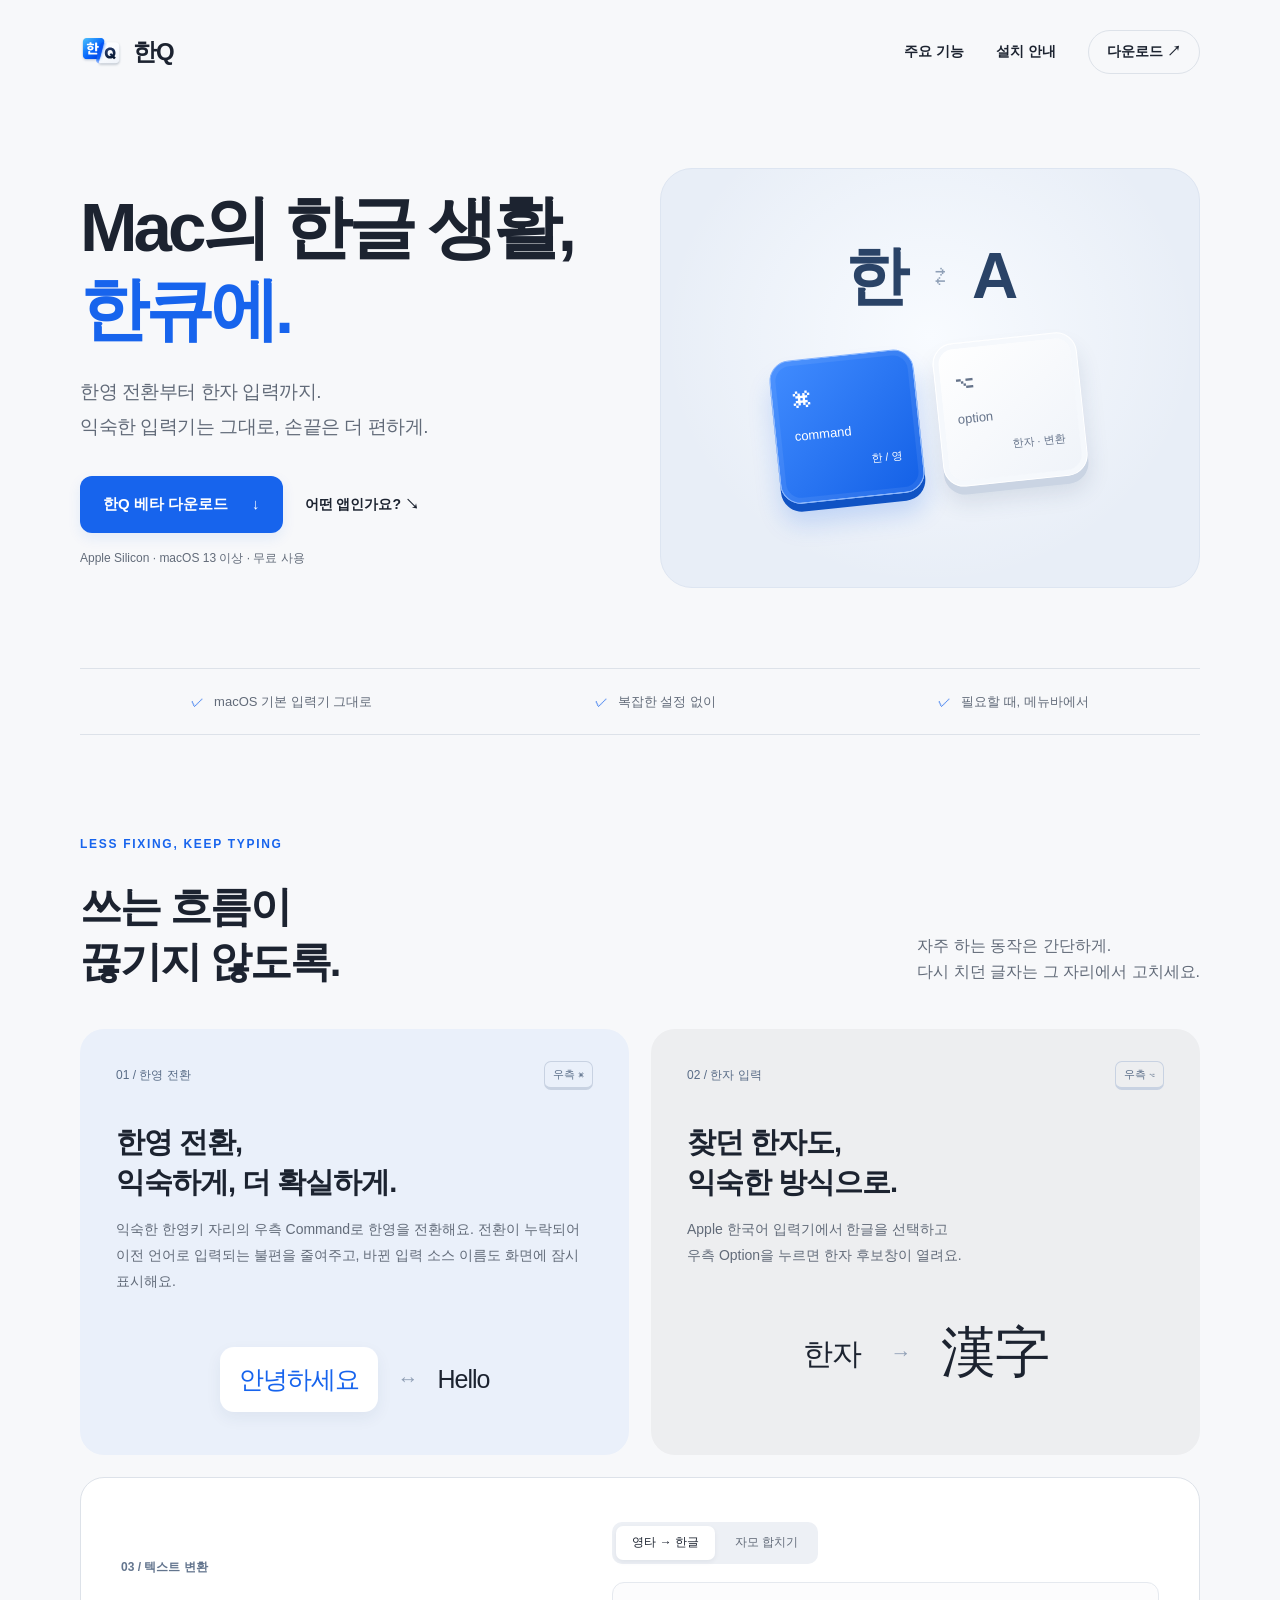
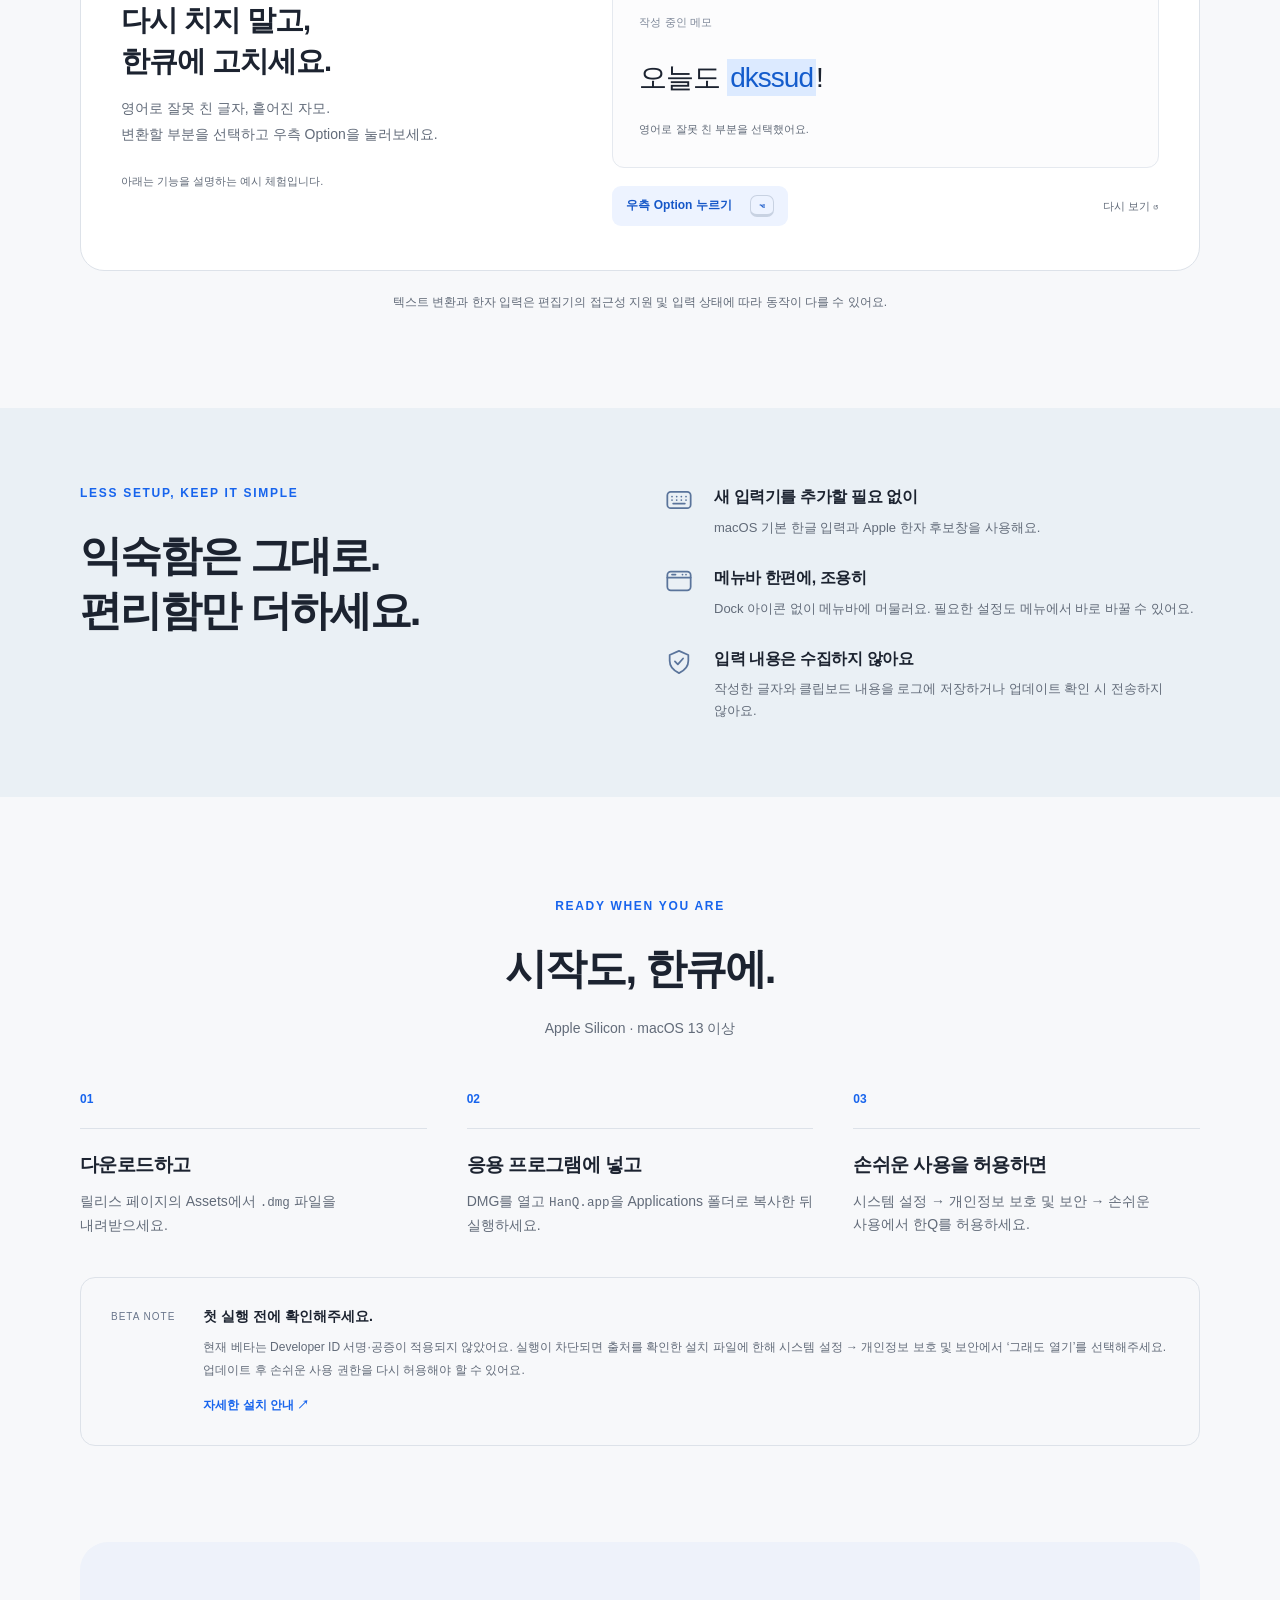
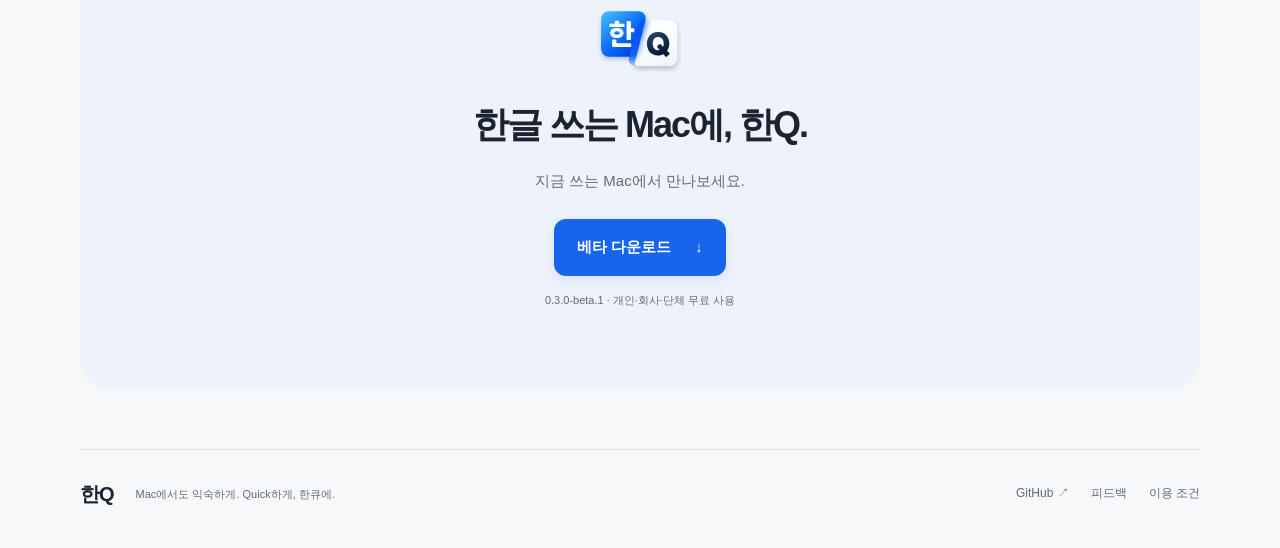
==== commit da957095: "site: remove temporary 0.3.0 announcement section" ====
--- a/updates/site/index.html
+++ b/updates/site/index.html
@@ -55,7 +55,6 @@
     </div>
     <article class="playground"><div class="playground-copy"><p class="eyebrow">03 / 텍스트 변환</p><h3>다시 치지 말고,<br>한큐에 고치세요.</h3><p>영어로 잘못 친 글자, 흩어진 자모.<br>변환할 부분을 선택하고 우측 Option을 눌러보세요.</p><p class="fine">아래는 기능을 설명하는 예시 체험입니다.</p></div><div class="demo"><div class="demo-tabs" role="group" aria-label="변환 예시 선택"><button type="button" data-mode="english" aria-pressed="true">영타 → 한글</button><button type="button" data-mode="jamo" aria-pressed="false">자모 합치기</button></div><div class="demo-paper"><span class="paper-label">작성 중인 메모</span><p id="demo-text" aria-live="polite">오늘도 <mark>dkssud</mark>!</p><span id="demo-caption">영어로 잘못 친 부분을 선택했어요.</span></div><div class="demo-controls"><button class="demo-trigger" id="convert" type="button">우측 Option 누르기 <kbd>⌥</kbd></button><button class="reset" id="reset" type="button">다시 보기 ↺</button></div></div></article>
     <p class="feature-note">텍스트 변환과 한자 입력은 편집기의 접근성 지원 및 입력 상태에 따라 동작이 다를 수 있어요.</p>
-    <aside class="beta-note"><span class="beta-label">NEW IN 0.3.0</span><div><h3>자동 보정으로, 입력 흐름을 더 안정적으로.</h3><p>첫 자음이 분리되거나 한국어 입력 상태에서 영문이 나올 때 자동으로 보정해요. 전체 선택 후 한영 전환과 지연 중 이어서 누른 키의 처리도 개선했어요.</p><p>자동 보정은 편집기의 접근성 지원에 따라 동작이 달라요. Safari·VS Code의 알려진 제한은 릴리스 노트에서 확인해주세요.</p><a href="https://github.com/jungti1234/hanq/releases/tag/v0.3.0-beta.1">0.3.0 베타의 새 기능과 사용 조건 <span aria-hidden="true">↗</span></a></div></aside>
   </section>
   <section class="quiet-section"><div class="wrap quiet-inner"><div><p class="eyebrow">LESS SETUP, KEEP IT SIMPLE</p><h2>익숙함은 그대로.<br>편리함만 더하세요.</h2></div><div class="quiet-items"><div><span class="feature-icon"><svg viewBox="0 0 24 24" width="28" height="28" fill="none" stroke="currentColor" stroke-width="1.5" stroke-linecap="round" stroke-linejoin="round" aria-hidden="true" focusable="false"><rect x="2" y="5" width="20" height="14" rx="3"/><path d="M6 9h.01M10 9h.01M14 9h.01M18 9h.01M6 12h.01M10 12h.01M14 12h.01M18 12h.01M7 15h10"/></svg></span><div><h3>새 입력기를 추가할 필요 없이</h3><p>macOS 기본 한글 입력과 Apple 한자 후보창을 사용해요.</p></div></div><div><span class="feature-icon"><svg viewBox="0 0 24 24" width="28" height="28" fill="none" stroke="currentColor" stroke-width="1.5" stroke-linecap="round" stroke-linejoin="round" aria-hidden="true" focusable="false"><rect x="2" y="4" width="20" height="16" rx="3"/><path d="M2 9h20M15 6.5h.01M18 6.5h.01"/><path d="M6 6.5h3"/></svg></span><div><h3>메뉴바 한편에, 조용히</h3><p>Dock 아이콘 없이 메뉴바에 머물러요. 필요한 설정도 메뉴에서 바로 바꿀 수 있어요.</p></div></div><div><span class="feature-icon"><svg viewBox="0 0 24 24" width="28" height="28" fill="none" stroke="currentColor" stroke-width="1.5" stroke-linecap="round" stroke-linejoin="round" aria-hidden="true" focusable="false"><path d="M12 2.5 20 6v5c0 5-3.5 8.5-8 10.5C7.5 19.5 4 16 4 11V6l8-3.5Z"/><path d="m8.5 11.5 2.5 2.5 4.5-5"/></svg></span><div><h3>입력 내용은 수집하지 않아요</h3><p>작성한 글자와 클립보드 내용을 로그에 저장하거나 업데이트 확인 시 전송하지 않아요.</p></div></div></div></div></section>
   <section class="install wrap section" id="install"><div class="install-heading"><p class="eyebrow">READY WHEN YOU ARE</p><h2>시작도, 한큐에.</h2><p>Apple Silicon · macOS 13 이상</p></div><ol class="steps"><li><span class="step-number">01</span><h3>다운로드하고</h3><p>릴리스 페이지의 Assets에서 <code>.dmg</code> 파일을 내려받으세요.</p></li><li><span class="step-number">02</span><h3>응용 프로그램에 넣고</h3><p>DMG를 열고 <code>HanQ.app</code>을 Applications 폴더로 복사한 뒤 실행하세요.</p></li><li><span class="step-number">03</span><h3>손쉬운 사용을 허용하면</h3><p>시스템 설정 → 개인정보 보호 및 보안 → 손쉬운 사용에서 한Q를 허용하세요.</p></li></ol>
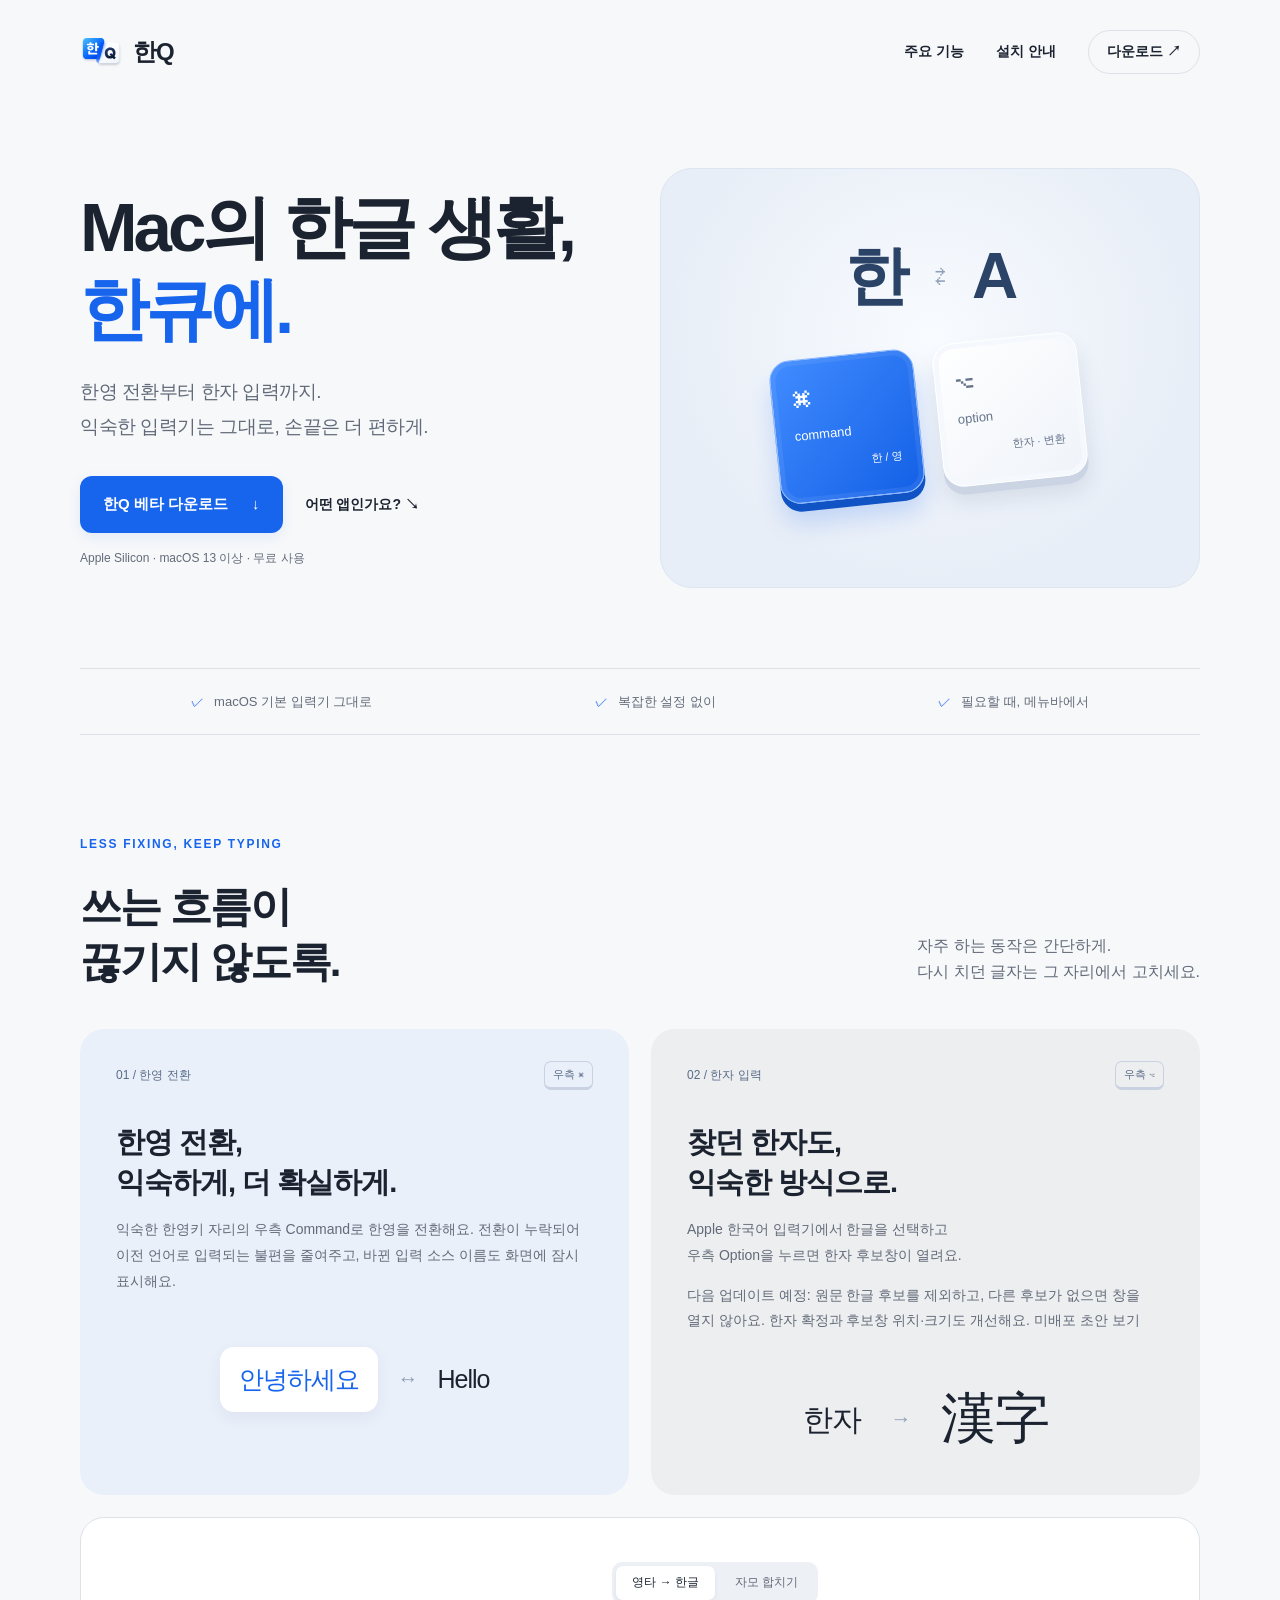
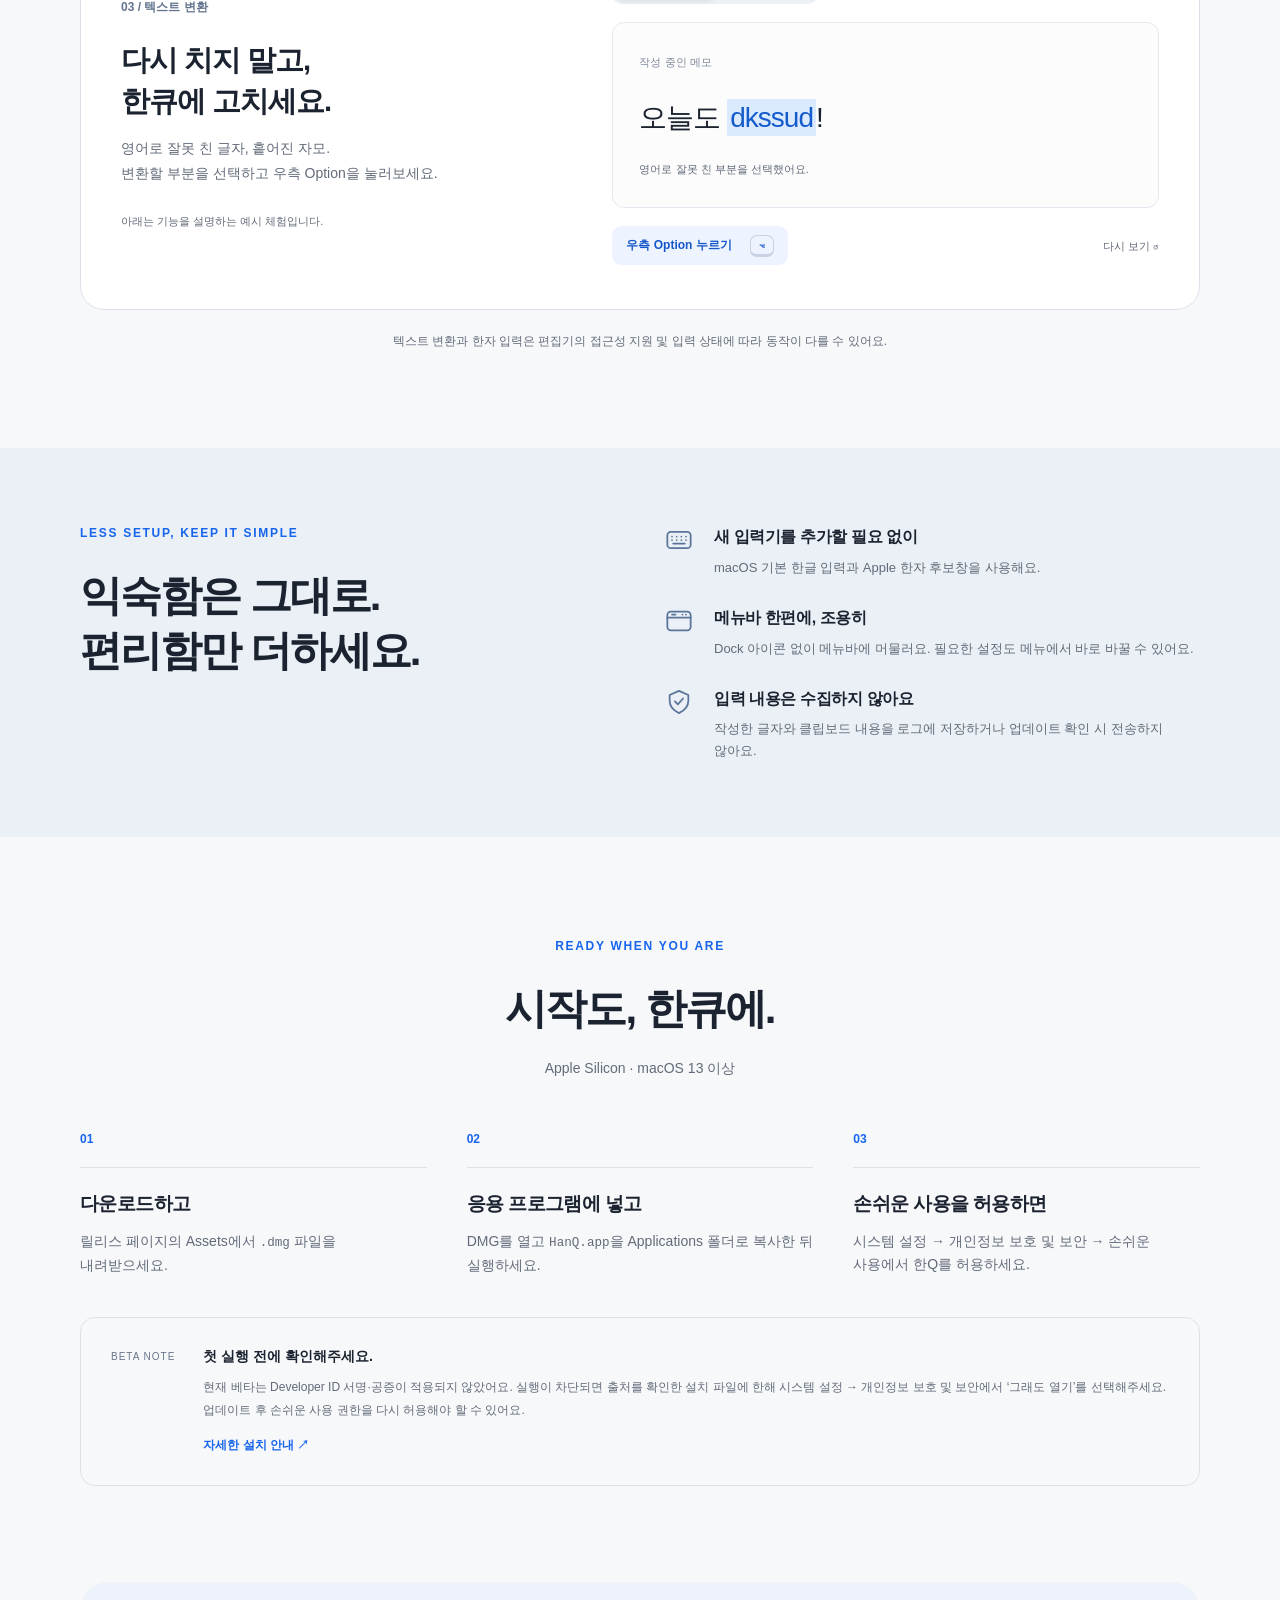
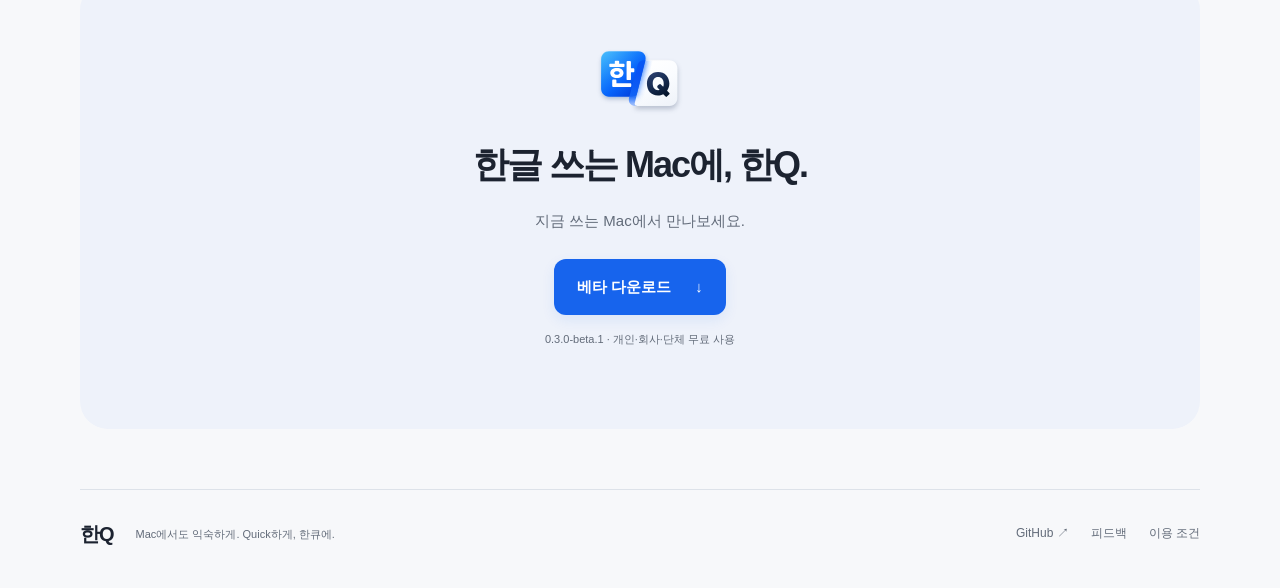
==== commit 116a0a09: "docs: align usage guides with the upcoming Hanja update README와 소개 사이트에 미배포 한자 개선 안내와 릴리스 노트 초안 링크를 " ====
--- a/updates/site/index.html
+++ b/updates/site/index.html
@@ -51,7 +51,7 @@
     <div class="section-heading"><p class="eyebrow">LESS FIXING, KEEP TYPING</p><h2>쓰는 흐름이<br>끊기지 않도록.</h2><p>자주 하는 동작은 간단하게.<br>다시 치던 글자는 그 자리에서 고치세요.</p></div>
     <div class="feature-grid">
       <article class="feature switching"><div class="feature-label"><span>01 / 한영 전환</span><kbd>우측 ⌘</kbd></div><h3>한영 전환,<br>익숙하게, 더 확실하게.</h3><p>익숙한 한영키 자리의 우측 Command로 한영을 전환해요. 전환이 누락되어 이전 언어로 입력되는 불편을 줄여주고, 바뀐 입력 소스 이름도 화면에 잠시 표시해요.</p><div class="switch-demo" aria-hidden="true"><span>안녕하세요</span><span>↔</span><span>Hello</span></div></article>
-      <article class="feature hanja"><div class="feature-label"><span>02 / 한자 입력</span><kbd>우측 ⌥</kbd></div><h3>찾던 한자도,<br>익숙한 방식으로.</h3><p>Apple 한국어 입력기에서 한글을 선택하고<br>우측 Option을 누르면 한자 후보창이 열려요.</p><div class="hanja-demo" aria-hidden="true"><span>한자</span><span>→</span><strong>漢字</strong></div></article>
+      <article class="feature hanja"><div class="feature-label"><span>02 / 한자 입력</span><kbd>우측 ⌥</kbd></div><h3>찾던 한자도,<br>익숙한 방식으로.</h3><p>Apple 한국어 입력기에서 한글을 선택하고<br>우측 Option을 누르면 한자 후보창이 열려요.</p><p class="fine">다음 업데이트 예정: 원문 한글 후보를 제외하고, 다른 후보가 없으면 창을 열지 않아요. 한자 확정과 후보창 위치·크기도 개선해요. <a href="release-notes/0.3.1-beta.1.html">미배포 초안 보기</a></p><div class="hanja-demo" aria-hidden="true"><span>한자</span><span>→</span><strong>漢字</strong></div></article>
     </div>
     <article class="playground"><div class="playground-copy"><p class="eyebrow">03 / 텍스트 변환</p><h3>다시 치지 말고,<br>한큐에 고치세요.</h3><p>영어로 잘못 친 글자, 흩어진 자모.<br>변환할 부분을 선택하고 우측 Option을 눌러보세요.</p><p class="fine">아래는 기능을 설명하는 예시 체험입니다.</p></div><div class="demo"><div class="demo-tabs" role="group" aria-label="변환 예시 선택"><button type="button" data-mode="english" aria-pressed="true">영타 → 한글</button><button type="button" data-mode="jamo" aria-pressed="false">자모 합치기</button></div><div class="demo-paper"><span class="paper-label">작성 중인 메모</span><p id="demo-text" aria-live="polite">오늘도 <mark>dkssud</mark>!</p><span id="demo-caption">영어로 잘못 친 부분을 선택했어요.</span></div><div class="demo-controls"><button class="demo-trigger" id="convert" type="button">우측 Option 누르기 <kbd>⌥</kbd></button><button class="reset" id="reset" type="button">다시 보기 ↺</button></div></div></article>
     <p class="feature-note">텍스트 변환과 한자 입력은 편집기의 접근성 지원 및 입력 상태에 따라 동작이 다를 수 있어요.</p>
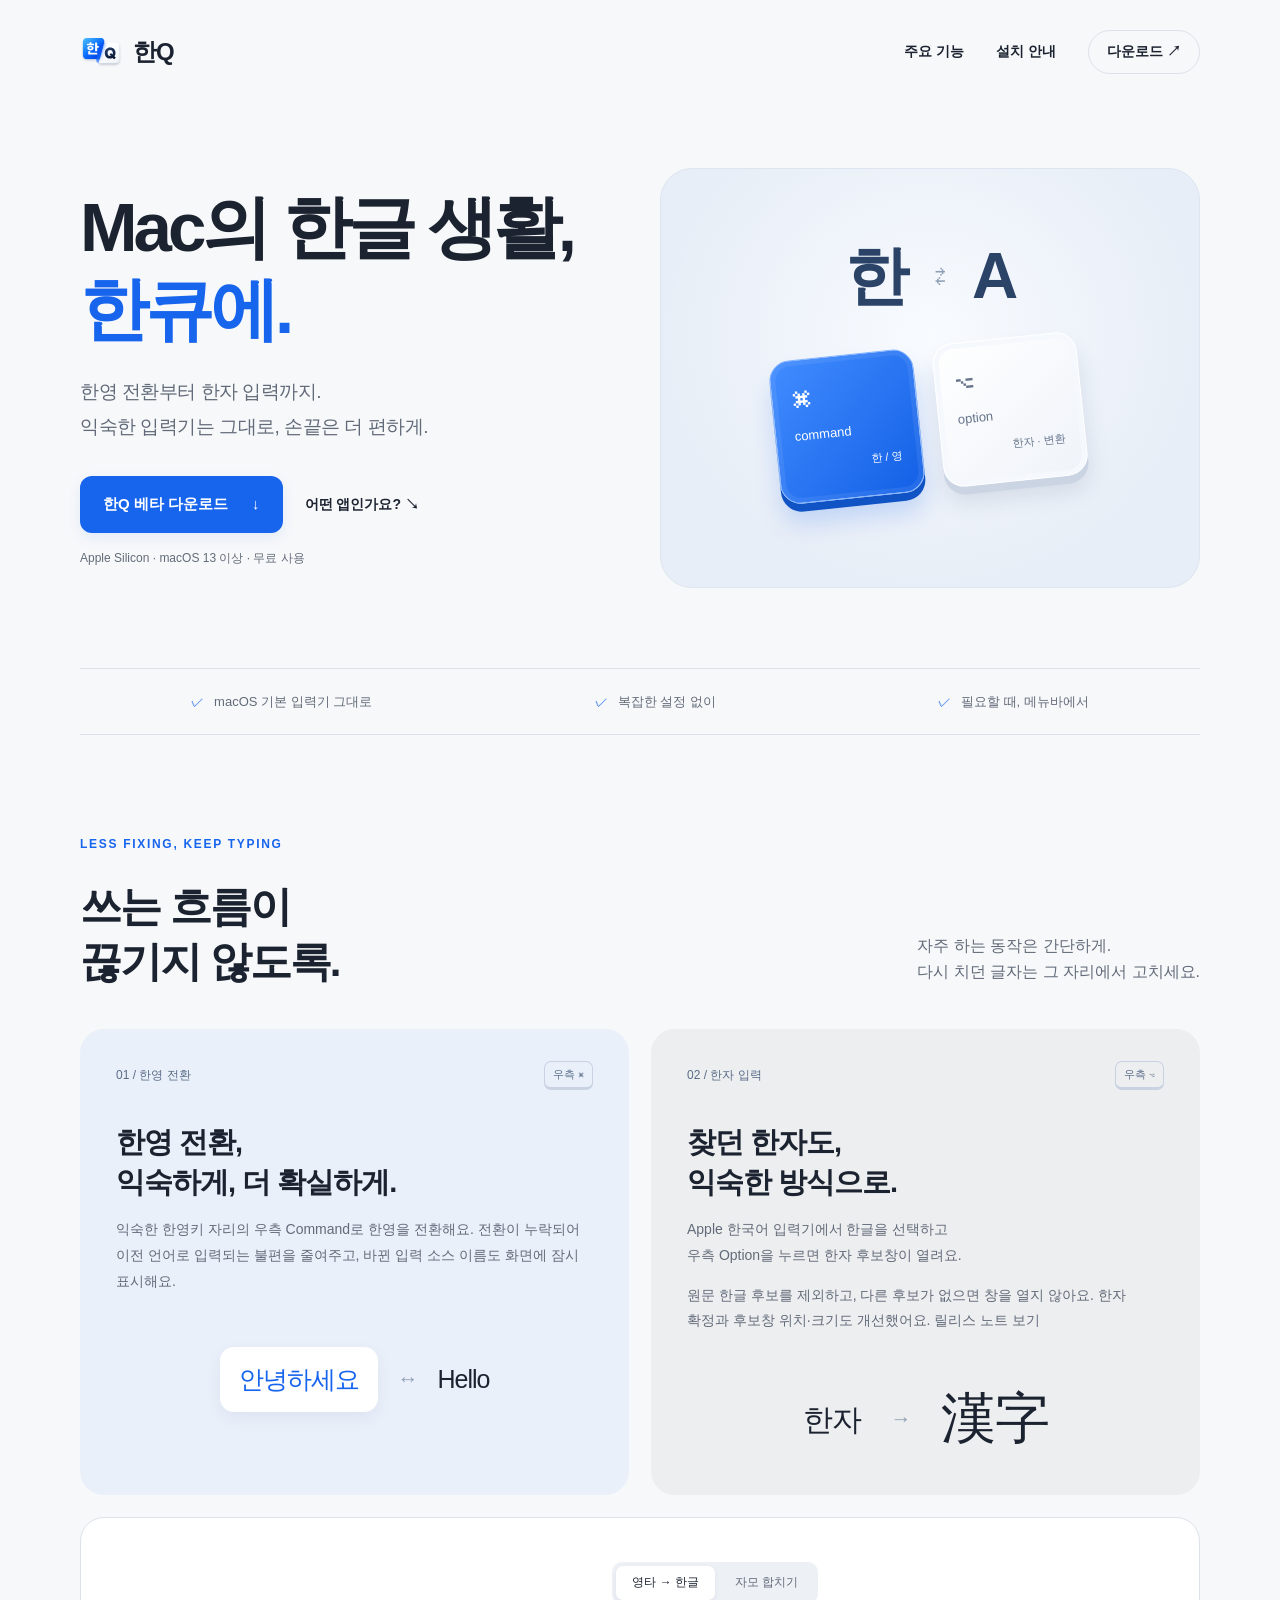
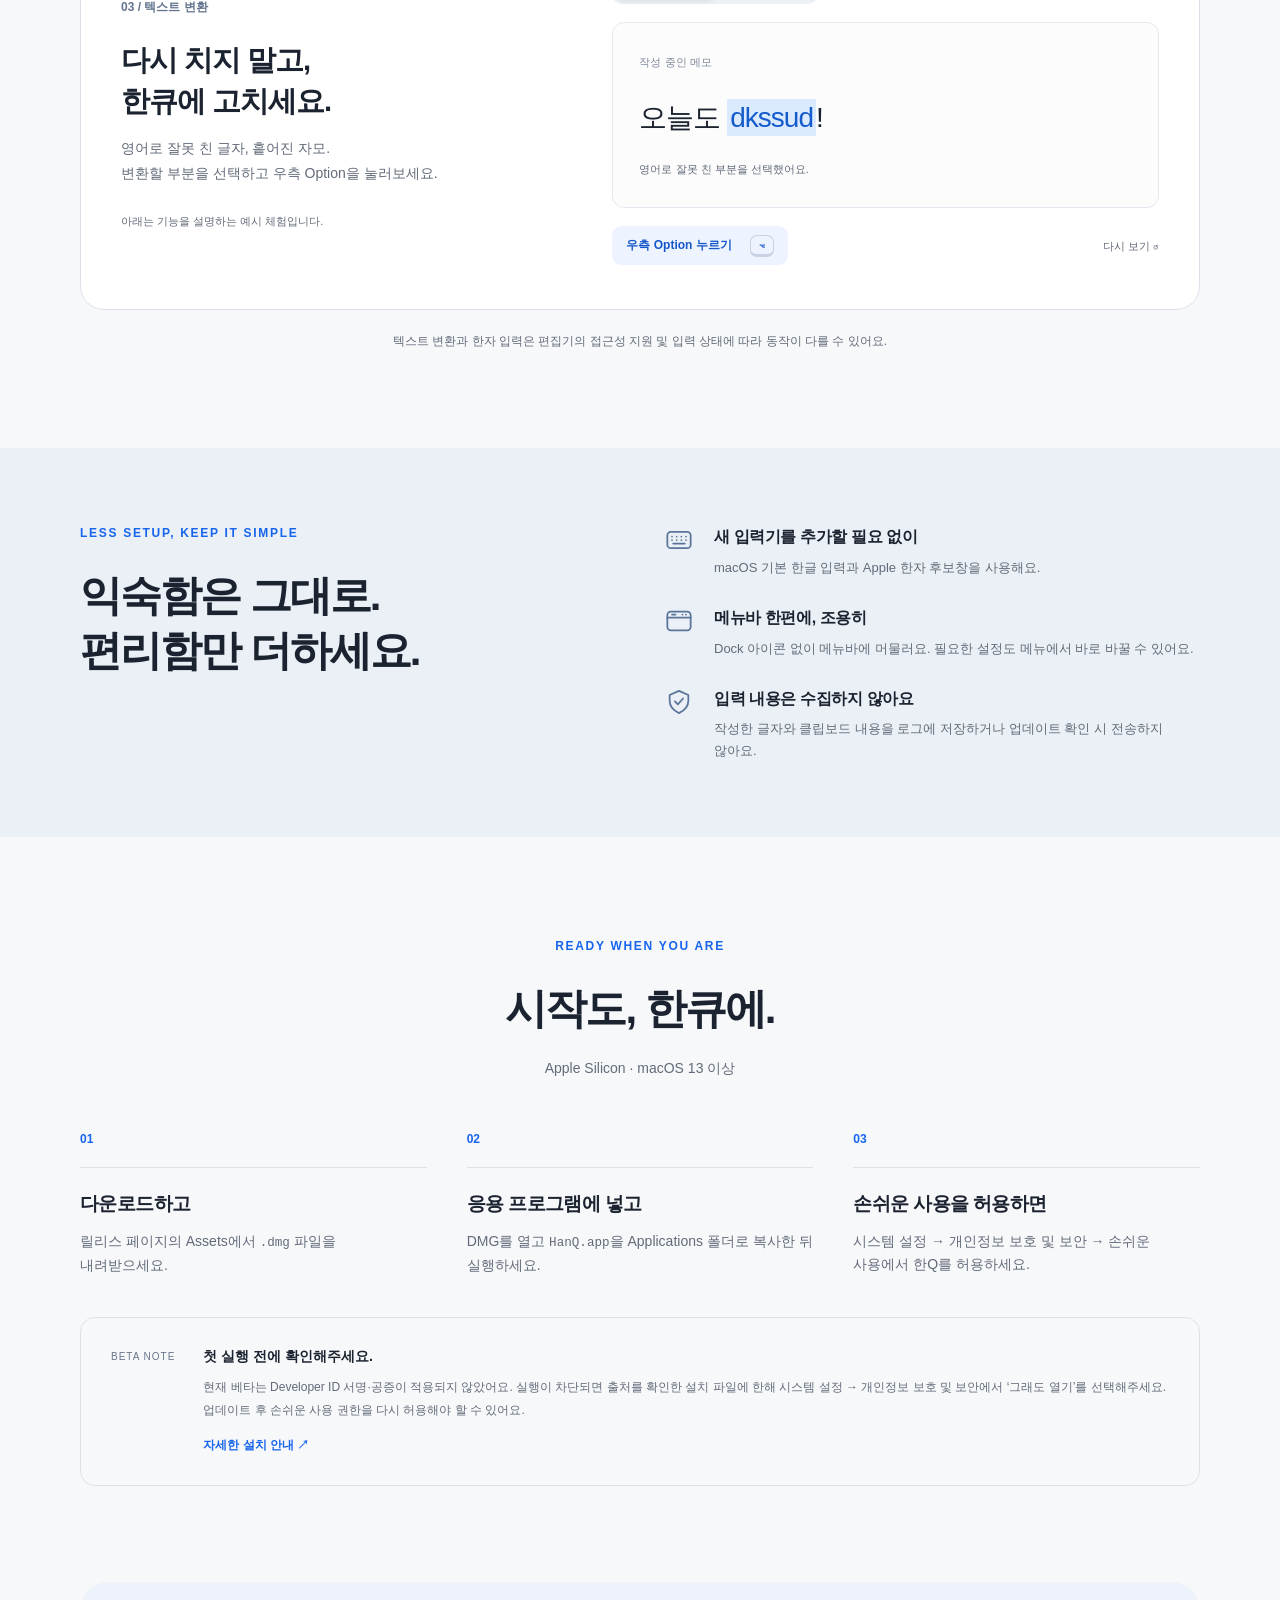
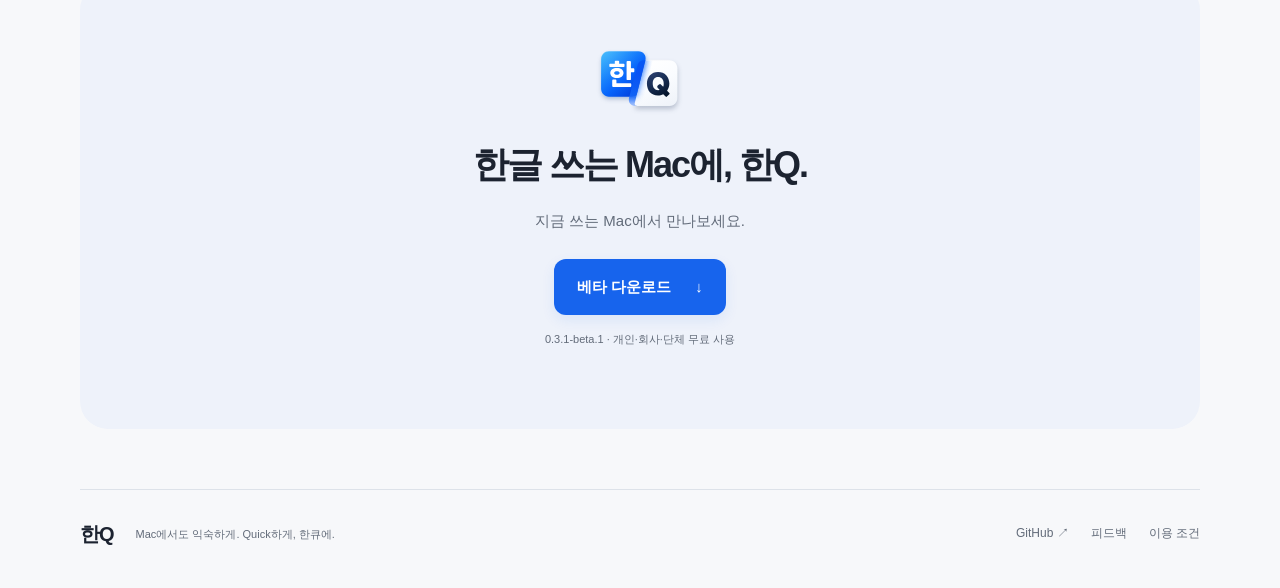
==== commit 91fce838: "release: publish build 307 download and update feed" ====
--- a/updates/site/index.html
+++ b/updates/site/index.html
@@ -31,14 +31,14 @@
 <a class="skip" href="#main">본문으로 이동</a>
 <header class="header wrap site-header">
   <a class="brand" href="#" aria-label="한Q 처음으로"><img src="assets/hanq-logo.svg" width="43" height="33" alt=""><span>한Q</span></a>
-  <nav aria-label="주 메뉴"><a href="#features">주요 기능</a><a href="#install">설치 안내</a><a class="nav-download" href="https://github.com/jungti1234/hanq/releases/tag/v0.3.0-beta.1">다운로드 <span aria-hidden="true">↗</span></a></nav>
+  <nav aria-label="주 메뉴"><a href="#features">주요 기능</a><a href="#install">설치 안내</a><a class="nav-download" href="https://github.com/jungti1234/hanq/releases/tag/v0.3.1-beta.1">다운로드 <span aria-hidden="true">↗</span></a></nav>
 </header>
 <main id="main">
   <section class="hero wrap">
     <div class="hero-copy">
       <h1>Mac의 한글 생활,<br><span>한큐에.</span></h1>
       <p class="lead">한영 전환부터 한자 입력까지.<br>익숙한 입력기는 그대로, 손끝은 더 편하게.</p>
-      <div class="actions"><a class="button primary" href="https://github.com/jungti1234/hanq/releases/tag/v0.3.0-beta.1">한Q 베타 다운로드 <span aria-hidden="true">↓</span></a><a class="text-link" href="#features">어떤 앱인가요? <span aria-hidden="true">↘</span></a></div>
+      <div class="actions"><a class="button primary" href="https://github.com/jungti1234/hanq/releases/tag/v0.3.1-beta.1">한Q 베타 다운로드 <span aria-hidden="true">↓</span></a><a class="text-link" href="#features">어떤 앱인가요? <span aria-hidden="true">↘</span></a></div>
       <p class="requirements">Apple Silicon · macOS 13 이상 · 무료 사용</p>
     </div>
     <div class="hero-art" aria-label="우측 Command로 한영 전환, 우측 Option으로 한자와 텍스트 변환">
@@ -51,7 +51,7 @@
     <div class="section-heading"><p class="eyebrow">LESS FIXING, KEEP TYPING</p><h2>쓰는 흐름이<br>끊기지 않도록.</h2><p>자주 하는 동작은 간단하게.<br>다시 치던 글자는 그 자리에서 고치세요.</p></div>
     <div class="feature-grid">
       <article class="feature switching"><div class="feature-label"><span>01 / 한영 전환</span><kbd>우측 ⌘</kbd></div><h3>한영 전환,<br>익숙하게, 더 확실하게.</h3><p>익숙한 한영키 자리의 우측 Command로 한영을 전환해요. 전환이 누락되어 이전 언어로 입력되는 불편을 줄여주고, 바뀐 입력 소스 이름도 화면에 잠시 표시해요.</p><div class="switch-demo" aria-hidden="true"><span>안녕하세요</span><span>↔</span><span>Hello</span></div></article>
-      <article class="feature hanja"><div class="feature-label"><span>02 / 한자 입력</span><kbd>우측 ⌥</kbd></div><h3>찾던 한자도,<br>익숙한 방식으로.</h3><p>Apple 한국어 입력기에서 한글을 선택하고<br>우측 Option을 누르면 한자 후보창이 열려요.</p><p class="fine">다음 업데이트 예정: 원문 한글 후보를 제외하고, 다른 후보가 없으면 창을 열지 않아요. 한자 확정과 후보창 위치·크기도 개선해요. <a href="release-notes/0.3.1-beta.1.html">미배포 초안 보기</a></p><div class="hanja-demo" aria-hidden="true"><span>한자</span><span>→</span><strong>漢字</strong></div></article>
+      <article class="feature hanja"><div class="feature-label"><span>02 / 한자 입력</span><kbd>우측 ⌥</kbd></div><h3>찾던 한자도,<br>익숙한 방식으로.</h3><p>Apple 한국어 입력기에서 한글을 선택하고<br>우측 Option을 누르면 한자 후보창이 열려요.</p><p class="fine">원문 한글 후보를 제외하고, 다른 후보가 없으면 창을 열지 않아요. 한자 확정과 후보창 위치·크기도 개선했어요. <a href="release-notes/0.3.1-beta.1.html">릴리스 노트 보기</a></p><div class="hanja-demo" aria-hidden="true"><span>한자</span><span>→</span><strong>漢字</strong></div></article>
     </div>
     <article class="playground"><div class="playground-copy"><p class="eyebrow">03 / 텍스트 변환</p><h3>다시 치지 말고,<br>한큐에 고치세요.</h3><p>영어로 잘못 친 글자, 흩어진 자모.<br>변환할 부분을 선택하고 우측 Option을 눌러보세요.</p><p class="fine">아래는 기능을 설명하는 예시 체험입니다.</p></div><div class="demo"><div class="demo-tabs" role="group" aria-label="변환 예시 선택"><button type="button" data-mode="english" aria-pressed="true">영타 → 한글</button><button type="button" data-mode="jamo" aria-pressed="false">자모 합치기</button></div><div class="demo-paper"><span class="paper-label">작성 중인 메모</span><p id="demo-text" aria-live="polite">오늘도 <mark>dkssud</mark>!</p><span id="demo-caption">영어로 잘못 친 부분을 선택했어요.</span></div><div class="demo-controls"><button class="demo-trigger" id="convert" type="button">우측 Option 누르기 <kbd>⌥</kbd></button><button class="reset" id="reset" type="button">다시 보기 ↺</button></div></div></article>
     <p class="feature-note">텍스트 변환과 한자 입력은 편집기의 접근성 지원 및 입력 상태에 따라 동작이 다를 수 있어요.</p>
@@ -60,7 +60,7 @@
   <section class="install wrap section" id="install"><div class="install-heading"><p class="eyebrow">READY WHEN YOU ARE</p><h2>시작도, 한큐에.</h2><p>Apple Silicon · macOS 13 이상</p></div><ol class="steps"><li><span class="step-number">01</span><h3>다운로드하고</h3><p>릴리스 페이지의 Assets에서 <code>.dmg</code> 파일을 내려받으세요.</p></li><li><span class="step-number">02</span><h3>응용 프로그램에 넣고</h3><p>DMG를 열고 <code>HanQ.app</code>을 Applications 폴더로 복사한 뒤 실행하세요.</p></li><li><span class="step-number">03</span><h3>손쉬운 사용을 허용하면</h3><p>시스템 설정 → 개인정보 보호 및 보안 → 손쉬운 사용에서 한Q를 허용하세요.</p></li></ol>
     <aside class="beta-note"><span class="beta-label">BETA NOTE</span><div><h3>첫 실행 전에 확인해주세요.</h3><p>현재 베타는 Developer ID 서명·공증이 적용되지 않았어요. 실행이 차단되면 출처를 확인한 설치 파일에 한해 시스템 설정 → 개인정보 보호 및 보안에서 ‘그래도 열기’를 선택해주세요. 업데이트 후 손쉬운 사용 권한을 다시 허용해야 할 수 있어요.</p><a href="https://github.com/jungti1234/hanq#시작하기">자세한 설치 안내 <span aria-hidden="true">↗</span></a></div></aside>
   </section>
-  <section class="closing wrap"><img src="assets/hanq-logo.svg" alt="" width="90" height="69"><h2>한글 쓰는 Mac에, 한Q.</h2><p>지금 쓰는 Mac에서 만나보세요.</p><a class="button primary" href="https://github.com/jungti1234/hanq/releases/tag/v0.3.0-beta.1">베타 다운로드 <span aria-hidden="true">↓</span></a><span class="release-label">0.3.0-beta.1 · 개인·회사·단체 무료 사용</span></section>
+  <section class="closing wrap"><img src="assets/hanq-logo.svg" alt="" width="90" height="69"><h2>한글 쓰는 Mac에, 한Q.</h2><p>지금 쓰는 Mac에서 만나보세요.</p><a class="button primary" href="https://github.com/jungti1234/hanq/releases/tag/v0.3.1-beta.1">베타 다운로드 <span aria-hidden="true">↓</span></a><span class="release-label">0.3.1-beta.1 · 개인·회사·단체 무료 사용</span></section>
 </main>
 <footer class="footer wrap"><a class="brand" href="#">한Q <span>Mac에서도 익숙하게. Quick하게, 한큐에.</span></a><div><a href="https://github.com/jungti1234/hanq">GitHub ↗</a><a href="https://docs.google.com/forms/d/e/1FAIpQLSd3EFa87qLHv1aYG0STEYZSD_RAjnAQAhTeQgSe3d-IEiNYyA/viewform" target="_blank" rel="noopener noreferrer" aria-label="피드백 (새 탭에서 열기)">피드백</a><a href="terms.html">이용 조건</a></div></footer>
 </body>
